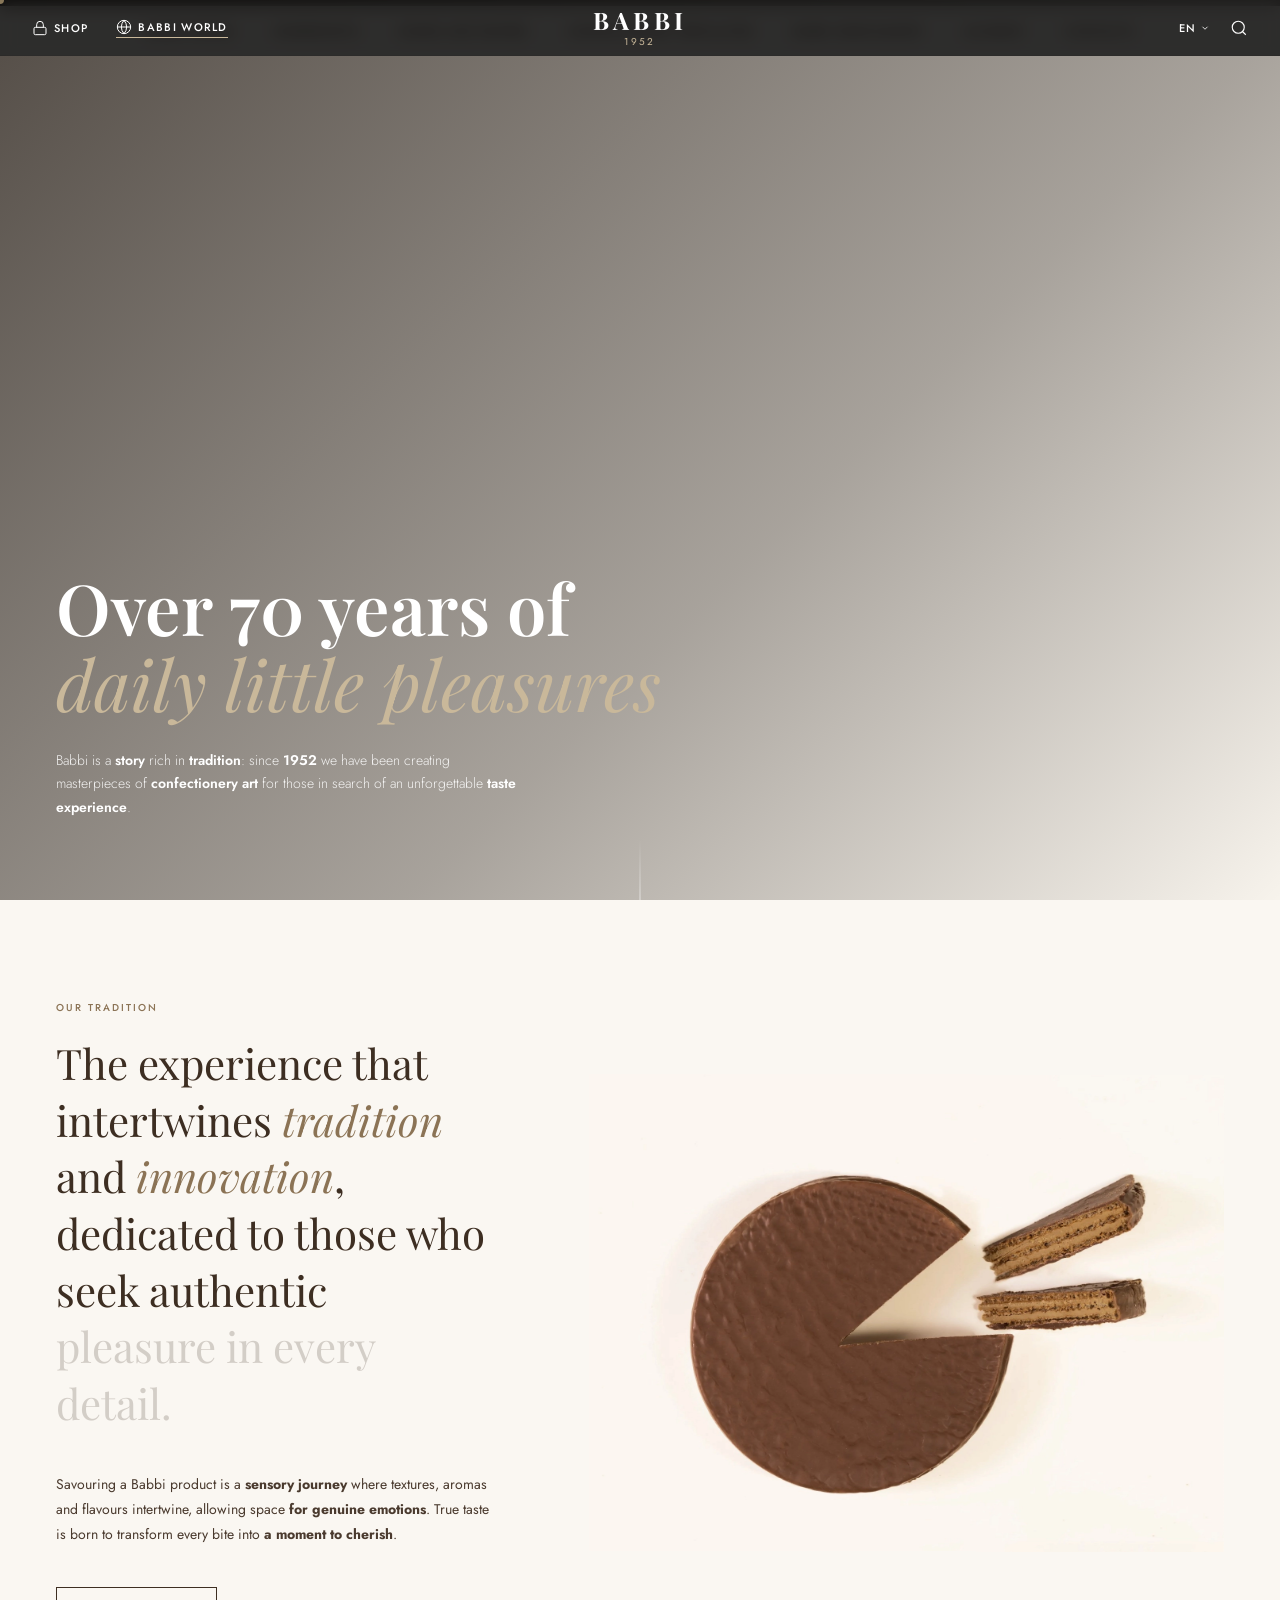
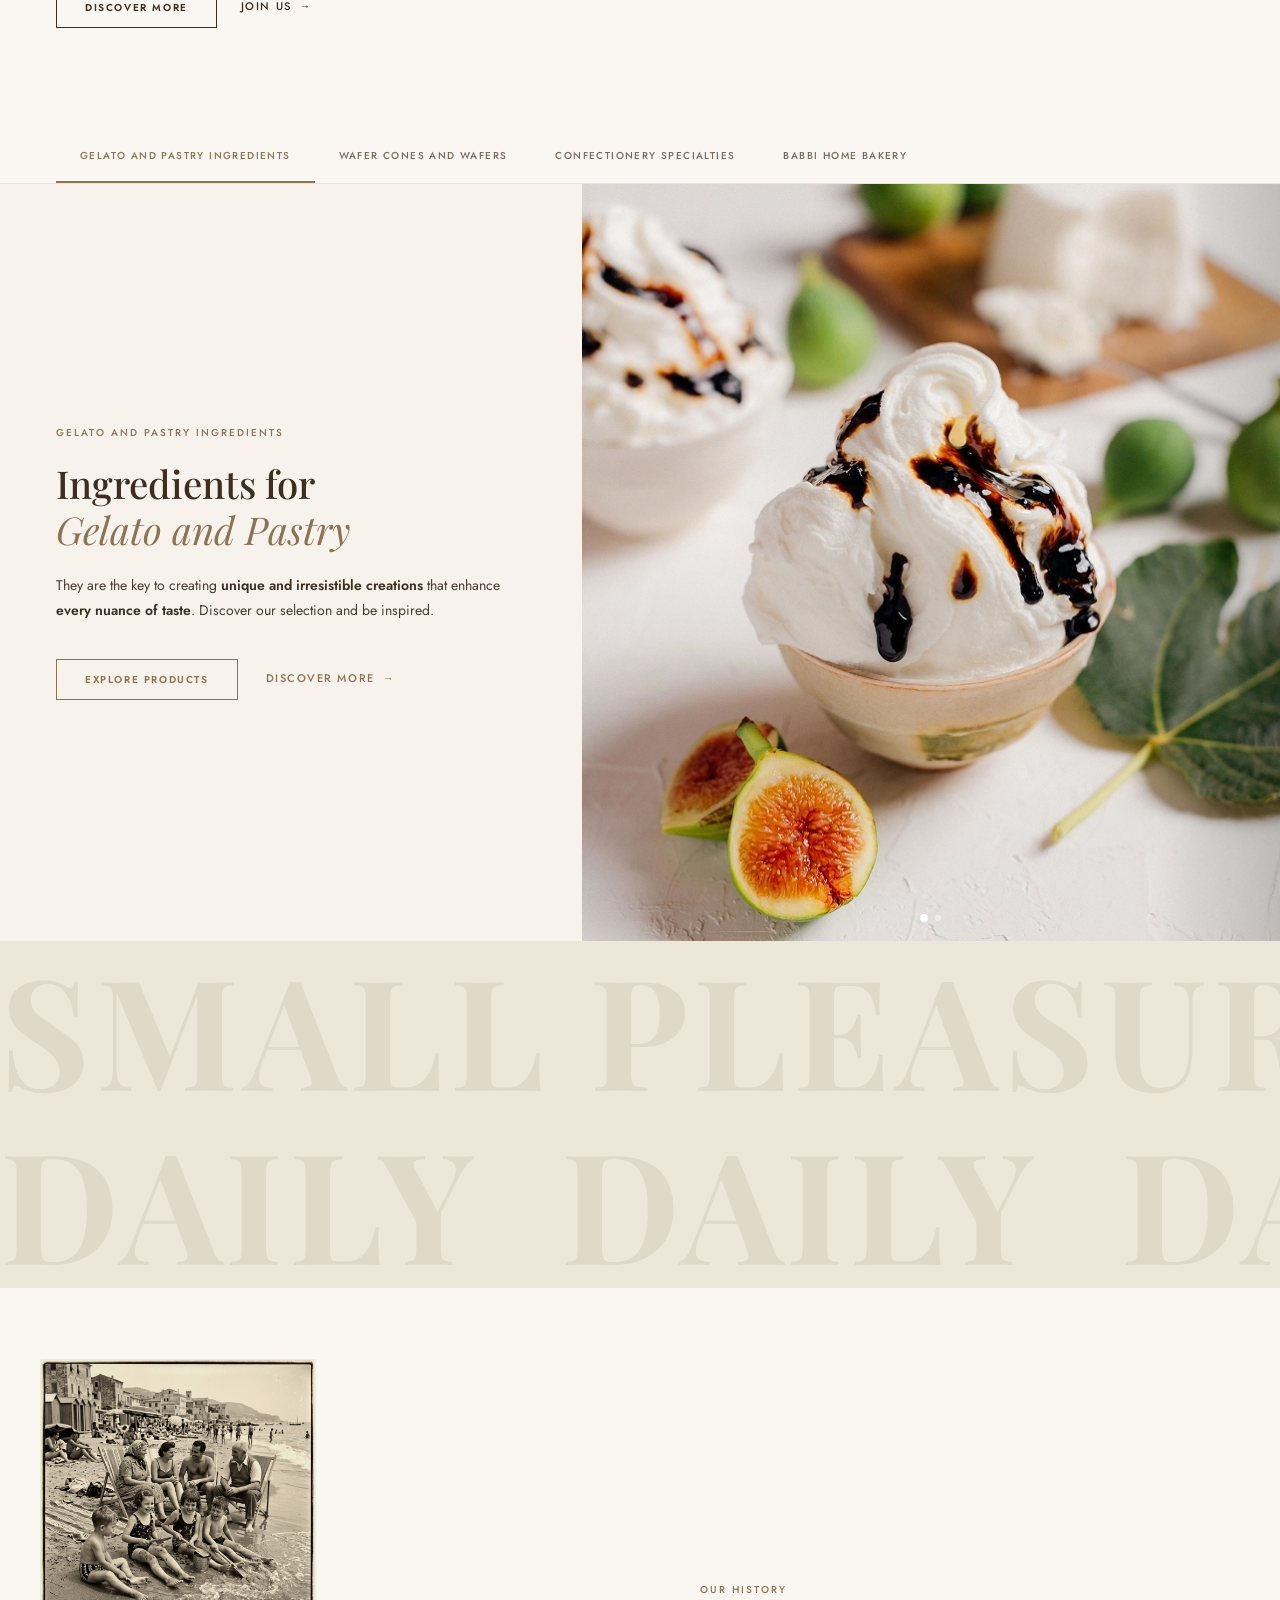
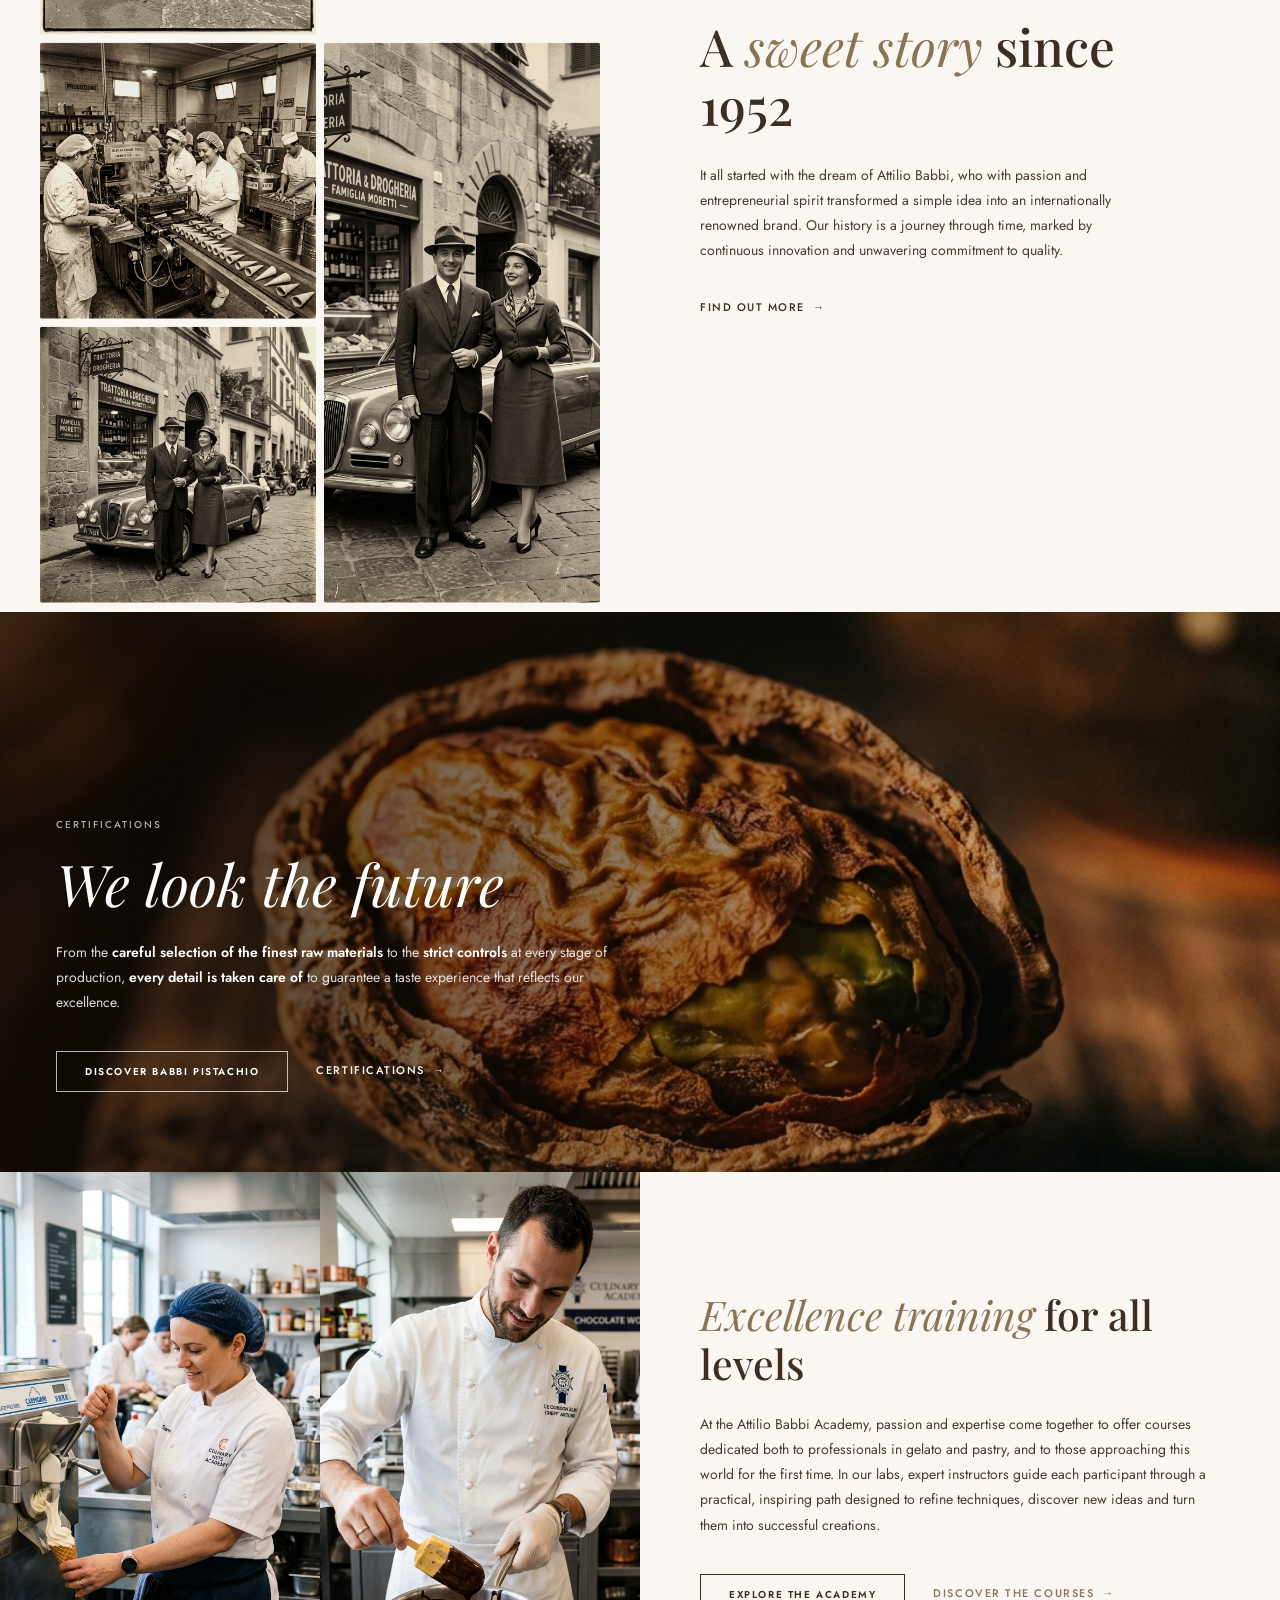
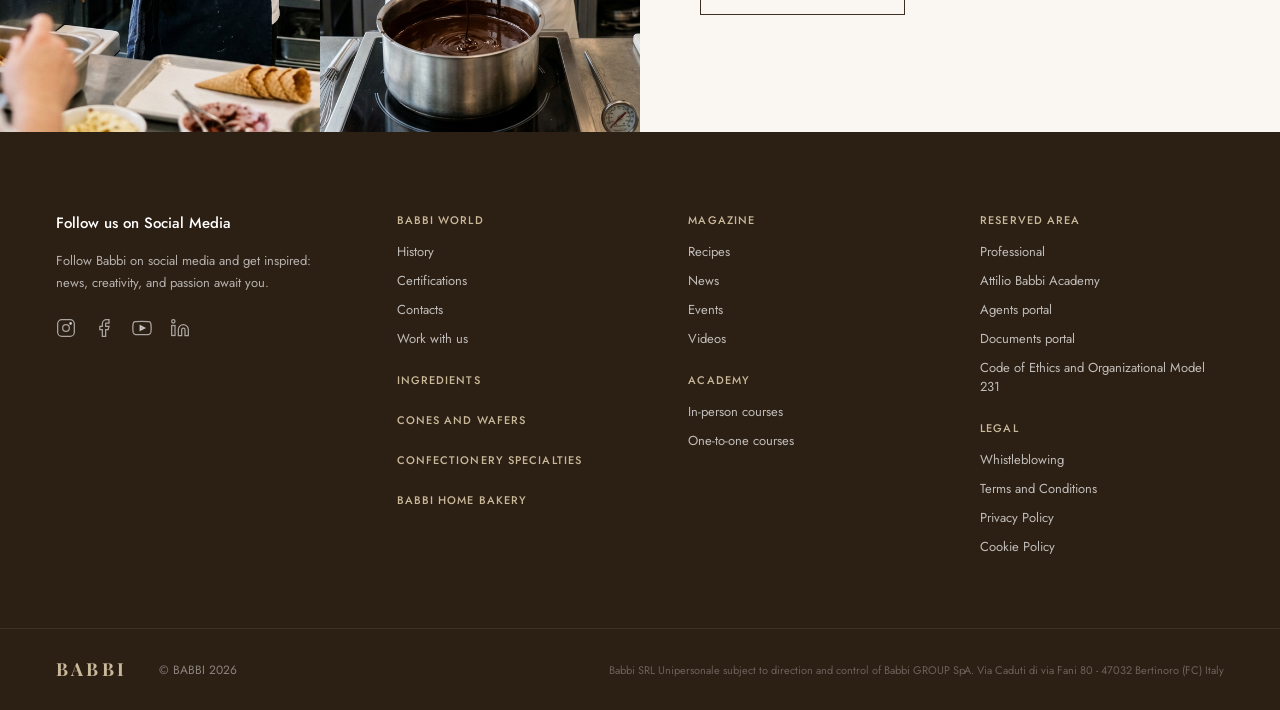
==== index.html @ 4b832be7 "first commit" ====
<!DOCTYPE html>
<html lang="en">
<head>
  <meta charset="UTF-8" />
  <meta name="viewport" content="width=device-width, initial-scale=1.0" />
  <title>BABBI 1952 | Over 70 years of daily little pleasures</title>
  <meta name="description" content="Babbi is a story rich in tradition: since 1952 we have been creating masterpieces of confectionery art for those in search of an unforgettable taste experience." />
  <link rel="preconnect" href="https://fonts.googleapis.com" />
  <link rel="preconnect" href="https://fonts.gstatic.com" crossorigin />
  <link href="https://fonts.googleapis.com/css2?family=Playfair+Display:ital,wght@0,400;0,500;0,600;0,700;1,400;1,500;1,600&family=Cormorant+Garamond:ital,wght@0,300;0,400;0,500;0,600;1,300;1,400;1,500&family=Jost:wght@200;300;400;500;600&display=swap" rel="stylesheet" />
  <link rel="stylesheet" href="styles.css" />
</head>
<body>

  <!-- TOP BAR -->
  <div class="top-bar">
    <div class="top-bar-left">
      <a href="#" class="top-bar-link" id="shop-link">
        <svg width="16" height="16" viewBox="0 0 24 24" fill="none" stroke="currentColor" stroke-width="1.5"><rect x="3" y="11" width="18" height="11" rx="2"/><path d="M7 11V7a5 5 0 0 1 10 0v4"/></svg>
        SHOP
      </a>
      <a href="#" class="top-bar-link top-bar-world" id="babbi-world-link">
        <svg width="16" height="16" viewBox="0 0 24 24" fill="none" stroke="currentColor" stroke-width="1.5"><circle cx="12" cy="12" r="10"/><path d="M2 12h20M12 2a15.3 15.3 0 0 1 4 10 15.3 15.3 0 0 1-4 10 15.3 15.3 0 0 1-4-10 15.3 15.3 0 0 1 4-10z"/></svg>
        BABBI WORLD
      </a>
    </div>
    <div class="top-bar-logo">
      <a href="#" id="logo-link">
        <div class="logo-text">BABBI</div>
        <div class="logo-year">1952</div>
      </a>
    </div>
    <div class="top-bar-right">
      <a href="#" class="top-bar-link lang-link" id="lang-link">EN <svg width="10" height="10" viewBox="0 0 24 24" fill="none" stroke="currentColor" stroke-width="2"><path d="m6 9 6 6 6-6"/></svg></a>
      <button class="search-btn" id="search-btn" aria-label="Search">
        <svg width="18" height="18" viewBox="0 0 24 24" fill="none" stroke="currentColor" stroke-width="1.5"><circle cx="11" cy="11" r="8"/><path d="m21 21-4.35-4.35"/></svg>
      </button>
    </div>
  </div>

  <!-- MAIN NAV -->
  <nav class="main-nav" id="main-nav">
    <ul class="nav-list">
      <li><a href="#" id="nav-world">BABBI WORLD</a></li>
      <li><a href="#ingredients" id="nav-ingredients">INGREDIENTS</a></li>
      <li><a href="#" id="nav-cones">CONES AND WAFERS</a></li>
      <li><a href="#" id="nav-confectionery">CONFECTIONERY SPECIALTIES</a></li>
      <li><a href="#" id="nav-bakery">BABBI HOME BAKERY</a></li>
      <li><a href="#academy" id="nav-academy">ACADEMY</a></li>
      <li><a href="#" id="nav-contacts">CONTACTS</a></li>
    </ul>
  </nav>

  <!-- SEARCH OVERLAY -->
  <div class="search-overlay" id="search-overlay">
    <div class="search-inner">
      <input type="text" placeholder="Search..." class="search-input" id="search-input" />
      <button class="search-close" id="search-close">
        <svg width="24" height="24" viewBox="0 0 24 24" fill="none" stroke="currentColor" stroke-width="1.5"><path d="M18 6 6 18M6 6l12 12"/></svg>
      </button>
    </div>
  </div>

  <!-- HERO SECTION -->
  <section class="hero" id="hero">
    <div class="hero-bg">
      <video
        class="hero-img hero-video"
        src="Babbi_Copertina Sito_16x9-LQ.mp4"
        autoplay
        loop
        muted
        playsinline
        preload="auto"
        aria-label="Babbi confectionery showcase video"
      ></video>
      <div class="hero-overlay"></div>
    </div>
    <div class="hero-content">
      <h1 class="hero-title">
        <span class="hero-title-top">Over 70 years of</span>
        <em class="hero-title-italic">daily little pleasures</em>
      </h1>
      <p class="hero-subtitle">
        Babbi is a <strong>story</strong> rich in <strong>tradition</strong>: since <strong>1952</strong> we have been creating masterpieces of
        <strong>confectionery art</strong> for those in search of an unforgettable <strong>taste experience</strong>.
      </p>
    </div>

    <div class="hero-scroll-indicator">
      <div class="scroll-line"></div>
    </div>
  </section>

  <!-- TRADITION SECTION -->
  <section class="tradition-section" id="tradition">
    <div class="tradition-inner">
      <div class="tradition-text-col">
        <span class="section-label">OUR TRADITION</span>
        <p class="tradition-description" id="scroll-text-anim">
          The experience that intertwines <em>tradition</em> and
          <em>innovation</em>, dedicated to those who seek
          authentic pleasure in every detail.
        </p>
        <p class="tradition-body">
          Savouring a Babbi product is a <strong>sensory journey</strong> where textures, aromas and flavours intertwine, allowing space <strong>for genuine emotions</strong>. True taste is born to transform every bite into <strong>a moment to cherish</strong>.
        </p>
        <div style="display: flex; gap: 24px; align-items: center;">
          <a href="#" class="btn-outline" id="discover-btn">DISCOVER MORE</a>
          <a href="#" class="link-arrow dark" id="join-btn">JOIN US <span>→</span></a>
        </div>
      </div>
      <div class="tradition-images-col">
        <div class="tradition-product-wrap">
          <img src="image.png" alt="Babbi chocolate wafer with cocoa" class="tradition-product-img" />
        </div>
      </div>
    </div>
  </section>

  <!-- INGREDIENTS SECTION -->
  <section class="ingredients-section" id="ingredients">
    <!-- Category tabs -->
    <div class="ingredients-tabs">
      <button class="ing-tab active" data-tab="gelato" id="tab-gelato">GELATO AND PASTRY INGREDIENTS</button>
      <button class="ing-tab" data-tab="wafer" id="tab-wafer">WAFER CONES AND WAFERS</button>
      <button class="ing-tab" data-tab="confectionery" id="tab-confectionery">CONFECTIONERY SPECIALTIES</button>
      <button class="ing-tab" data-tab="bakery" id="tab-bakery">BABBI HOME BAKERY</button>
    </div>

    <!-- Tab content -->
    <div class="ingredients-content">
      <!-- Gelato -->
      <div class="ing-panel active" data-panel="gelato">
        <div class="ing-panel-left">
          <span class="section-label gold">GELATO AND PASTRY INGREDIENTS</span>
          <h2 class="ing-title">Ingredients for<br><em>Gelato and Pastry</em></h2>
          <p class="ing-desc">They are the key to creating <strong>unique and irresistible creations</strong> that enhance <strong>every nuance of taste</strong>. Discover our selection and be inspired.</p>
          <div class="ing-ctas">
            <a href="#" class="btn-outline gold" id="btn-explore-gelato">EXPLORE PRODUCTS</a>
            <a href="#" class="link-arrow" id="link-gelato">DISCOVER MORE <span>→</span></a>
          </div>
        </div>
        <div class="ing-panel-right">
          <div class="ing-slider" id="gelato-slider">
            <div class="ing-slide">
              <img src="img/gelato_slider_1.jpg" alt="Gelato with fig" />
            </div>
            <div class="ing-slide">
              <img src="img/gelato_slider_2.jpg" alt="Caramel pastry with pecans" />
            </div>
          </div>
          <div class="ing-slider-dots">
            <span class="dot active" data-idx="0"></span>
            <span class="dot" data-idx="1"></span>
          </div>
        </div>
      </div>

      <!-- Wafer -->
      <div class="ing-panel" data-panel="wafer">
        <div class="ing-panel-left">
          <span class="section-label gold">WAFER CONES AND WAFERS</span>
          <h2 class="ing-title">Wafer Cones<br><em>&amp; Wafers</em></h2>
          <p class="ing-desc">Crafted with <strong>premium quality</strong> ingredients, our cones and wafers deliver the perfect <strong>crispy complement</strong> to any gelato or dessert creation.</p>
          <div class="ing-ctas">
            <a href="#" class="btn-outline gold" id="btn-explore-wafer">EXPLORE PRODUCTS</a>
            <a href="#" class="link-arrow" id="link-wafer">DISCOVER MORE <span>→</span></a>
          </div>
        </div>
        <div class="ing-panel-right">
          <div class="ing-slider">
            <div class="ing-slide">
              <img src="img/wafer_cone.png" alt="Wafer cones" />
            </div>
            <div class="ing-slide">
              <img src="img/ingredients_1.png" alt="Gelato with cone" />
            </div>
          </div>
        </div>
      </div>

      <!-- Confectionery -->
      <div class="ing-panel" data-panel="confectionery">
        <div class="ing-panel-left">
          <span class="section-label gold">CONFECTIONERY SPECIALTIES</span>
          <h2 class="ing-title">Confectionery<br><em>Specialties</em></h2>
          <p class="ing-desc">A world of <strong>exceptional taste</strong>, where artisan tradition meets <strong>innovative creativity</strong>. Our specialties enchant every palate.</p>
          <div class="ing-ctas">
            <a href="#" class="btn-outline gold" id="btn-explore-conf">EXPLORE PRODUCTS</a>
            <a href="#" class="link-arrow" id="link-conf">DISCOVER MORE <span>→</span></a>
          </div>
        </div>
        <div class="ing-panel-right">
          <div class="ing-slider">
            <div class="ing-slide">
              <img src="img/confectionery.png" alt="Confectionery specialties" />
            </div>
            <div class="ing-slide">
              <img src="img/tradition_2.png" alt="Caramel pastry" />
            </div>
          </div>
        </div>
      </div>

      <!-- Bakery -->
      <div class="ing-panel" data-panel="bakery">
        <div class="ing-panel-left">
          <span class="section-label gold">BABBI HOME BAKERY</span>
          <h2 class="ing-title">Home Bakery<br><em>Delights</em></h2>
          <p class="ing-desc">Bring the <strong>Babbi tradition</strong> into your home. Our home bakery collection offers <strong>premium ingredients</strong> to recreate artisan pastries at home.</p>
          <div class="ing-ctas">
            <a href="#" class="btn-outline gold" id="btn-explore-bakery">EXPLORE PRODUCTS</a>
            <a href="#" class="link-arrow" id="link-bakery">DISCOVER MORE <span>→</span></a>
          </div>
        </div>
        <div class="ing-panel-right">
          <div class="ing-slider">
            <div class="ing-slide">
              <img src="img/homebakery.png" alt="Home bakery products" />
            </div>
            <div class="ing-slide">
              <img src="img/tradition_1.png" alt="Artisan gelato" />
            </div>
          </div>
        </div>
      </div>
    </div>
  </section>

  <!-- TICKER SECTION -->
  <section class="ticker-section" id="ticker">
    <div class="ticker-row ticker-row-1">
      <div class="ticker-inner">
        <span>SMALL PLEASURES</span>
        <span>SMALL PLEASURES</span>
        <span>SMALL PLEASURES</span>
        <span>SMALL PLEASURES</span>
        <span>SMALL PLEASURES</span>
        <span>SMALL PLEASURES</span>
      </div>
    </div>
    <div class="ticker-row ticker-row-2">
      <div class="ticker-inner ticker-reverse">
        <span>DAILY</span>
        <span>DAILY</span>
        <span>DAILY</span>
        <span>DAILY</span>
        <span>DAILY</span>
        <span>DAILY</span>
      </div>
    </div>
  </section>

  <!-- HISTORY SECTION -->
  <section class="history-section" id="history">
    <div class="history-photos-col">
      <div class="history-photos-inner" id="history-photos-inner">
        <div class="history-photo-wrap history-photo-top">
          <img src="img/history_3.png" alt="Babbi family history 1950s" />
        </div>
        <div class="history-photo-wrap history-photo-mid">
          <img src="img/history_1.png" alt="Babbi factory 1952" />
        </div>
        <div class="history-photo-wrap history-photo-bottom">
          <img src="img/history_2.png" alt="Babbi founders" />
        </div>
        <div class="history-photo-wrap history-photo-right-top">
          <img src="img/history_2.png" alt="Babbi 1952 car" />
        </div>
      </div>
    </div>
    <div class="history-text-col">
      <span class="section-label">OUR HISTORY</span>
      <h2 class="history-title">A <em>sweet story</em> since<br>1952</h2>
      <p class="history-desc">
        It all started with the dream of Attilio Babbi, who with passion and entrepreneurial spirit transformed a simple idea into an internationally renowned brand. Our history is a journey through time, marked by continuous innovation and unwavering commitment to quality.
      </p>
      <a href="#" class="link-arrow dark" id="find-out-more-btn">FIND OUT MORE <span>→</span></a>
    </div>
  </section>

  <!-- CERTIFICATIONS / PISTACHIO SECTION -->
  <section class="pistachio-section" id="pistachio">
    <div class="pistachio-bg">
      <img src="img/pistachio_bg.png" alt="Babbi pistachio" />
      <div class="pistachio-overlay"></div>
    </div>
    <div class="pistachio-content">
      <span class="section-label light">CERTIFICATIONS</span>
      <h2 class="pistachio-title"><em>We look the future</em></h2>
      <p class="pistachio-desc">
        From the <strong>careful selection of the finest raw materials</strong> to the <strong>strict controls</strong> at every stage of production, <strong>every detail is taken care of</strong> to guarantee a taste experience that reflects our excellence.
      </p>
      <div class="pistachio-ctas">
        <a href="#" class="btn-outline light" id="btn-pistachio">DISCOVER BABBI PISTACHIO</a>
        <a href="#" class="link-arrow light" id="link-certifications">CERTIFICATIONS <span>→</span></a>
      </div>
    </div>
  </section>

  <!-- ACADEMY SECTION -->
  <section class="academy-section" id="academy">
    <div class="academy-images">
      <div class="academy-img-wrap">
        <img src="img/academy_1.png" alt="Attilio Babbi Academy training" />
      </div>
      <div class="academy-img-wrap">
        <img src="img/academy_2.png" alt="Gelato popsicle preparation" />
      </div>
    </div>
    <div class="academy-text">
      <h2 class="academy-title"><em>Excellence training</em> for all levels</h2>
      <p class="academy-desc">
        At the Attilio Babbi Academy, passion and expertise come together to offer courses dedicated both to professionals in gelato and pastry, and to those approaching this world for the first time. In our labs, expert instructors guide each participant through a practical, inspiring path designed to refine techniques, discover new ideas and turn them into successful creations.
      </p>
      <div class="academy-ctas">
        <a href="#" class="btn-outline" id="btn-academy">EXPLORE THE ACADEMY</a>
        <a href="#" class="link-arrow" id="link-courses">DISCOVER THE COURSES <span>→</span></a>
      </div>
    </div>
  </section>

  <!-- FOOTER -->
  <footer class="footer" id="footer">
    <div class="footer-inner">
      <div class="footer-col footer-social-col">
        <h3 class="footer-heading">Follow us on Social Media</h3>
        <p class="footer-social-desc">Follow Babbi on social media and get inspired: news, creativity, and passion await you.</p>
        <div class="footer-social-icons">
          <a href="#" aria-label="Instagram" id="footer-instagram">
            <svg width="20" height="20" viewBox="0 0 24 24" fill="none" stroke="currentColor" stroke-width="1.5"><rect x="2" y="2" width="20" height="20" rx="5"/><circle cx="12" cy="12" r="4"/><circle cx="17.5" cy="6.5" r="1" fill="currentColor"/></svg>
          </a>
          <a href="#" aria-label="Facebook" id="footer-facebook">
            <svg width="20" height="20" viewBox="0 0 24 24" fill="none" stroke="currentColor" stroke-width="1.5"><path d="M18 2h-3a5 5 0 0 0-5 5v3H7v4h3v8h4v-8h3l1-4h-4V7a1 1 0 0 1 1-1h3z"/></svg>
          </a>
          <a href="#" aria-label="YouTube" id="footer-youtube">
            <svg width="20" height="20" viewBox="0 0 24 24" fill="none" stroke="currentColor" stroke-width="1.5"><path d="M22.54 6.42a2.78 2.78 0 0 0-1.95-1.96C18.88 4 12 4 12 4s-6.88 0-8.59.46A2.78 2.78 0 0 0 1.46 6.42 29 29 0 0 0 1 12a29 29 0 0 0 .46 5.58 2.78 2.78 0 0 0 1.95 1.96C5.12 20 12 20 12 20s6.88 0 8.59-.46a2.78 2.78 0 0 0 1.95-1.96A29 29 0 0 0 23 12a29 29 0 0 0-.46-5.58z"/><polygon points="9.75 15.02 15.5 12 9.75 8.98 9.75 15.02" fill="currentColor"/></svg>
          </a>
          <a href="#" aria-label="LinkedIn" id="footer-linkedin">
            <svg width="20" height="20" viewBox="0 0 24 24" fill="none" stroke="currentColor" stroke-width="1.5"><path d="M16 8a6 6 0 0 1 6 6v7h-4v-7a2 2 0 0 0-2-2 2 2 0 0 0-2 2v7h-4v-7a6 6 0 0 1 6-6z"/><rect x="2" y="9" width="4" height="12"/><circle cx="4" cy="4" r="2"/></svg>
          </a>
        </div>
      </div>

      <div class="footer-col">
        <h4 class="footer-col-heading">Babbi World</h4>
        <ul>
          <li><a href="#" id="footer-history">History</a></li>
          <li><a href="#" id="footer-certifications">Certifications</a></li>
          <li><a href="#" id="footer-contacts">Contacts</a></li>
          <li><a href="#" id="footer-work">Work with us</a></li>
        </ul>
        <h4 class="footer-col-heading mt">Ingredients</h4>
        <h4 class="footer-col-heading mt">Cones and Wafers</h4>
        <h4 class="footer-col-heading mt">Confectionery Specialties</h4>
        <h4 class="footer-col-heading mt">Babbi Home Bakery</h4>
      </div>

      <div class="footer-col">
        <h4 class="footer-col-heading">Magazine</h4>
        <ul>
          <li><a href="#" id="footer-recipes">Recipes</a></li>
          <li><a href="#" id="footer-news">News</a></li>
          <li><a href="#" id="footer-events">Events</a></li>
          <li><a href="#" id="footer-videos">Videos</a></li>
        </ul>
        <h4 class="footer-col-heading mt">Academy</h4>
        <ul>
          <li><a href="#" id="footer-inperson">In-person courses</a></li>
          <li><a href="#" id="footer-onetone">One-to-one courses</a></li>
        </ul>
      </div>

      <div class="footer-col">
        <h4 class="footer-col-heading">Reserved Area</h4>
        <ul>
          <li><a href="#" id="footer-professional">Professional</a></li>
          <li><a href="#" id="footer-academy-link">Attilio Babbi Academy</a></li>
          <li><a href="#" id="footer-agents">Agents portal</a></li>
          <li><a href="#" id="footer-docs">Documents portal</a></li>
          <li><a href="#" id="footer-ethics">Code of Ethics and Organizational Model 231</a></li>
        </ul>
        <h4 class="footer-col-heading mt">Legal</h4>
        <ul>
          <li><a href="#" id="footer-whistle">Whistleblowing</a></li>
          <li><a href="#" id="footer-terms">Terms and Conditions</a></li>
          <li><a href="#" id="footer-privacy">Privacy Policy</a></li>
          <li><a href="#" id="footer-cookie">Cookie Policy</a></li>
        </ul>
      </div>
    </div>

    <div class="footer-bottom">
      <div class="footer-bottom-logo">
        <span class="footer-logo-text">BABBI</span>
      </div>
      <span class="footer-copy">© BABBI 2026</span>
      <p class="footer-legal-text">Babbi SRL Unipersonale subject to direction and control of Babbi GROUP SpA. Via Caduti di via Fani 80 - 47032 Bertinoro (FC) Italy</p>
    </div>
  </footer>

  <script src="script.js"></script>
</body>
</html>
---- styles.css ----
/* =============================================
   BABBI 1952 — WEBSITE CLONE
   Complete CSS
   ============================================= */

/* ---- RESET & BASE ---- */
*, *::before, *::after {
  margin: 0;
  padding: 0;
  box-sizing: border-box;
}

:root {
  --cream: #F7F3EC;
  --cream-light: #FAF7F2;
  --cream-dark: #EDE7DA;
  --gold: #8B7355;
  --gold-light: #B09A72;
  --gold-pale: #C9B89A;
  --brown-dark: #2C1F14;
  --brown-mid: #4A3728;
  --brown-text: #3D2E22;
  --text-body: #4A3A2E;
  --text-light: #7A6A5E;
  --white: #FFFFFF;
  --nav-h: 50px;
  --topbar-h: 56px;
  --total-header: 106px;
}

html {
  scroll-behavior: smooth;
  font-size: 16px;
}

body {
  font-family: 'Jost', sans-serif;
  background: var(--cream);
  color: var(--brown-text);
  overflow-x: hidden;
  -webkit-font-smoothing: antialiased;
}

img {
  display: block;
  width: 100%;
  height: 100%;
  object-fit: cover;
}

a {
  text-decoration: none;
  color: inherit;
}

ul {
  list-style: none;
}

button {
  cursor: pointer;
  border: none;
  background: none;
}

/* ---- SCROLLBAR ---- */
::-webkit-scrollbar { width: 5px; }
::-webkit-scrollbar-track { background: var(--cream); }
::-webkit-scrollbar-thumb { background: var(--gold-pale); border-radius: 3px; }

/* =============================================
   TOP BAR
   ============================================= */
.top-bar {
  position: fixed;
  top: 0;
  left: 0;
  right: 0;
  z-index: 1000;
  height: var(--topbar-h);
  display: flex;
  align-items: center;
  justify-content: space-between;
  padding: 0 32px;
  background: rgba(0,0,0,0.82);
  backdrop-filter: blur(8px);
  transition: background 0.4s ease;
}

.top-bar.scrolled {
  background: var(--cream-light);
}

.top-bar.scrolled .top-bar-link,
.top-bar.scrolled .logo-text,
.top-bar.scrolled .logo-year,
.top-bar.scrolled .search-btn {
  color: var(--brown-dark);
}

.top-bar-left {
  display: flex;
  align-items: center;
  gap: 28px;
}

.top-bar-link {
  display: flex;
  align-items: center;
  gap: 6px;
  color: var(--white);
  font-family: 'Jost', sans-serif;
  font-size: 11px;
  font-weight: 500;
  letter-spacing: 0.12em;
  transition: color 0.3s ease, opacity 0.3s ease;
}

.top-bar-link:hover {
  color: var(--gold-pale);
  opacity: 0.85;
}

.top-bar-world {
  padding-bottom: 2px;
  border-bottom: 1px solid var(--gold-pale);
}

.top-bar-logo {
  position: absolute;
  left: 50%;
  transform: translateX(-50%);
  text-align: center;
}

.logo-text {
  font-family: 'Playfair Display', serif;
  font-size: 24px;
  font-weight: 700;
  letter-spacing: 0.18em;
  color: var(--white);
  line-height: 1;
  transition: color 0.4s ease;
}

.logo-year {
  font-family: 'Jost', sans-serif;
  font-size: 10px;
  letter-spacing: 0.2em;
  color: var(--gold-pale);
  text-align: center;
  margin-top: 2px;
  transition: color 0.4s ease;
}

.top-bar.scrolled .logo-text {
  color: var(--brown-dark);
}

.top-bar-right {
  display: flex;
  align-items: center;
  gap: 20px;
}

.lang-link {
  color: var(--white);
  font-size: 11px;
  font-weight: 500;
  letter-spacing: 0.1em;
  display: flex;
  align-items: center;
  gap: 4px;
  transition: color 0.3s;
}

.search-btn {
  color: var(--white);
  display: flex;
  align-items: center;
  justify-content: center;
  transition: color 0.3s, transform 0.3s;
}

.search-btn:hover { transform: scale(1.1); }

/* =============================================
   MAIN NAV
   ============================================= */
.main-nav {
  position: fixed;
  top: var(--topbar-h);
  left: 0;
  right: 0;
  z-index: 999;
  height: var(--nav-h);
  background: var(--cream-light);
  border-bottom: 1px solid rgba(139,115,85,0.15);
  display: flex;
  align-items: center;
  justify-content: center;
  transition: transform 0.4s ease, box-shadow 0.4s ease;
}

.main-nav.hidden {
  transform: translateY(-100%);
}

.nav-list {
  display: flex;
  align-items: center;
  gap: 0;
}

.nav-list li a {
  display: block;
  padding: 0 20px;
  height: var(--nav-h);
  line-height: var(--nav-h);
  font-family: 'Jost', sans-serif;
  font-size: 11px;
  font-weight: 500;
  letter-spacing: 0.1em;
  color: var(--brown-text);
  transition: color 0.3s ease;
  white-space: nowrap;
  position: relative;
}

.nav-list li a::after {
  content: '';
  position: absolute;
  bottom: 0;
  left: 20px;
  right: 20px;
  height: 1px;
  background: var(--gold);
  transform: scaleX(0);
  transform-origin: left;
  transition: transform 0.3s ease;
}

.nav-list li a:hover {
  color: var(--gold);
}

.nav-list li a:hover::after {
  transform: scaleX(1);
}

/* =============================================
   SEARCH OVERLAY
   ============================================= */
.search-overlay {
  position: fixed;
  inset: 0;
  z-index: 2000;
  background: rgba(44, 31, 20, 0.95);
  backdrop-filter: blur(12px);
  display: flex;
  align-items: center;
  justify-content: center;
  opacity: 0;
  pointer-events: none;
  transition: opacity 0.35s ease;
}

.search-overlay.open {
  opacity: 1;
  pointer-events: all;
}

.search-inner {
  width: min(600px, 90vw);
  position: relative;
}

.search-input {
  width: 100%;
  background: none;
  border: none;
  border-bottom: 1px solid rgba(255,255,255,0.35);
  color: var(--white);
  font-family: 'Playfair Display', serif;
  font-size: 28px;
  padding: 12px 0;
  outline: none;
  letter-spacing: 0.02em;
}

.search-input::placeholder { color: rgba(255,255,255,0.35); }

.search-close {
  position: absolute;
  top: 50%;
  right: 0;
  transform: translateY(-50%);
  color: var(--white);
  padding: 8px;
  transition: transform 0.3s;
}

.search-close:hover { transform: translateY(-50%) rotate(90deg); }

/* =============================================
   HERO SECTION
   ============================================= */
.hero {
  position: relative;
  height: 100vh;
  min-height: 600px;
  display: flex;
  align-items: flex-end;
  padding-bottom: 80px;
  overflow: hidden;
}

.hero-bg {
  position: absolute;
  inset: 0;
  z-index: 0;
}

.hero-img {
  width: 100%;
  height: 100%;
  object-fit: cover;
}

/* Video-specific overrides */
.hero-video {
  position: absolute;
  inset: 0;
  width: 100%;
  height: 100%;
  object-fit: cover;
  object-position: center center;
  display: block;
}

.hero-overlay {
  position: absolute;
  inset: 0;
  background: linear-gradient(
    135deg,
    rgba(20, 12, 6, 0.72) 0%,
    rgba(20, 12, 6, 0.35) 60%,
    transparent 100%
  );
}

.hero-content {
  position: relative;
  z-index: 2;
  max-width: 740px;
  padding-left: 56px;
}

.hero-title {
  font-family: 'Playfair Display', serif;
  font-weight: 500;
  line-height: 1.08;
  color: var(--white);
  margin-bottom: 28px;
}

.hero-title-top {
  display: block;
  font-size: clamp(38px, 5.5vw, 72px);
  font-weight: 600;
}

.hero-title-italic {
  display: block;
  font-size: clamp(38px, 5.5vw, 72px);
  font-style: italic;
  color: var(--gold-pale);
  font-weight: 400;
}

.hero-subtitle {
  font-family: 'Jost', sans-serif;
  font-size: 14px;
  font-weight: 300;
  line-height: 1.7;
  color: rgba(255,255,255,0.88);
  max-width: 460px;
}

.hero-subtitle strong {
  font-weight: 600;
  color: var(--white);
}


/* Hero Scroll Indicator */
.hero-scroll-indicator {
  position: absolute;
  bottom: 0;
  left: 50%;
  transform: translateX(-50%);
  z-index: 3;
}

.scroll-line {
  width: 1px;
  height: 60px;
  background: linear-gradient(to bottom, transparent, rgba(255,255,255,0.6));
  margin: 0 auto;
  animation: scrollPulse 2s ease-in-out infinite;
}

@keyframes scrollPulse {
  0%, 100% { opacity: 0.4; transform: scaleY(0.7); }
  50% { opacity: 1; transform: scaleY(1); }
}

/* =============================================
   TRADITION SECTION
   ============================================= */
.tradition-section {
  background: var(--cream-light);
  padding: 100px 56px;
}

.tradition-inner {
  max-width: 1280px;
  margin: 0 auto;
  display: grid;
  grid-template-columns: 1fr 1.4fr;
  gap: 80px;
  align-items: center;
}

.tradition-text-col {
  padding-right: 20px;
}

.section-label {
  display: block;
  font-family: 'Jost', sans-serif;
  font-size: 10px;
  font-weight: 500;
  letter-spacing: 0.2em;
  color: var(--gold);
  text-transform: uppercase;
  margin-bottom: 20px;
}

.section-label.gold { color: var(--gold); }
.section-label.light { color: rgba(255,255,255,0.65); }

.tradition-description {
  font-family: 'Playfair Display', serif;
  font-size: clamp(28px, 3.5vw, 42px);
  font-weight: 400;
  line-height: 1.35;
  color: var(--brown-text);
  margin-bottom: 40px;
}

.tradition-description em {
  font-style: italic;
  color: var(--gold);
}

.tradition-body {
  font-family: 'Jost', sans-serif;
  font-size: 14px;
  line-height: 1.8;
  color: var(--text-body);
  margin-bottom: 40px;
}

/* ---- BUTTONS ---- */
.btn-outline {
  display: inline-block;
  padding: 12px 28px;
  border: 1px solid var(--brown-text);
  color: var(--brown-text);
  font-family: 'Jost', sans-serif;
  font-size: 10px;
  font-weight: 600;
  letter-spacing: 0.16em;
  text-transform: uppercase;
  transition: background 0.3s ease, color 0.3s ease, border-color 0.3s ease, transform 0.2s ease;
}

.btn-outline:hover {
  background: var(--brown-text);
  color: var(--white);
  transform: translateY(-2px);
}

.btn-outline.gold {
  border-color: var(--gold);
  color: var(--gold);
}

.btn-outline.gold:hover {
  background: var(--gold);
  color: var(--white);
}

.btn-outline.light {
  border-color: rgba(255,255,255,0.7);
  color: var(--white);
}

.btn-outline.light:hover {
  background: rgba(255,255,255,0.15);
  border-color: var(--white);
}

.link-arrow {
  display: inline-flex;
  align-items: center;
  gap: 8px;
  font-family: 'Jost', sans-serif;
  font-size: 11px;
  font-weight: 500;
  letter-spacing: 0.14em;
  color: var(--gold);
  text-transform: uppercase;
  transition: gap 0.3s ease, opacity 0.3s ease;
  border-bottom: 1px solid transparent;
  padding-bottom: 2px;
}

.link-arrow:hover {
  gap: 14px;
  border-bottom-color: var(--gold);
}

.link-arrow.dark { color: var(--brown-text); }
.link-arrow.dark:hover { border-bottom-color: var(--brown-text); }
.link-arrow.light { color: var(--white); }
.link-arrow.light:hover { border-bottom-color: rgba(255,255,255,0.5); }

/* Tradition Product Image */
.tradition-product-wrap {
  position: relative;
  width: 100%;
  height: 100%;
  min-height: 520px;
  display: flex;
  align-items: center;
  justify-content: center;
}

.tradition-product-img {
  width: 100%;
  height: 100%;
  object-fit: contain;
  object-position: center center;
  max-height: 600px;
  transition: transform 1.2s cubic-bezier(0.25, 0.46, 0.45, 0.94);
  will-change: transform;
}

.tradition-product-wrap:hover .tradition-product-img {
  transform: scale(1.03) translateY(-6px);
}

/* =============================================
   INGREDIENTS SECTION
   ============================================= */
.ingredients-section {
  background: var(--cream);
  padding-top: 0;
}

.ingredients-tabs {
  display: flex;
  border-bottom: 1px solid rgba(139,115,85,0.15);
  background: var(--cream-light);
  padding: 0 56px;
  gap: 0;
  overflow-x: auto;
}

.ing-tab {
  flex-shrink: 0;
  padding: 20px 24px;
  font-family: 'Jost', sans-serif;
  font-size: 10px;
  font-weight: 500;
  letter-spacing: 0.14em;
  color: var(--text-light);
  text-transform: uppercase;
  position: relative;
  transition: color 0.3s ease;
}

.ing-tab::after {
  content: '';
  position: absolute;
  bottom: 0;
  left: 0;
  right: 0;
  height: 2px;
  background: var(--gold);
  transform: scaleX(0);
  transition: transform 0.3s ease;
}

.ing-tab.active {
  color: var(--gold);
}

.ing-tab.active::after {
  transform: scaleX(1);
}

.ing-tab:hover { color: var(--gold); }

/* Tab panels */
.ingredients-content {
  position: relative;
}

.ing-panel {
  display: none;
  grid-template-columns: 1fr 1.2fr;
  gap: 0;
  min-height: 520px;
  opacity: 0;
  transition: opacity 0.5s ease;
}

.ing-panel.active {
  display: grid;
  opacity: 1;
}

.ing-panel-left {
  padding: 80px 56px;
  display: flex;
  flex-direction: column;
  justify-content: center;
}

.ing-title {
  font-family: 'Playfair Display', serif;
  font-size: clamp(28px, 3vw, 44px);
  font-weight: 500;
  line-height: 1.2;
  color: var(--brown-text);
  margin-bottom: 20px;
}

.ing-title em {
  display: block;
  font-style: italic;
  color: var(--gold);
  font-weight: 400;
}

.ing-desc {
  font-family: 'Jost', sans-serif;
  font-size: 14px;
  line-height: 1.8;
  color: var(--text-body);
  margin-bottom: 36px;
}

.ing-desc strong { font-weight: 600; color: var(--brown-text); }

.ing-ctas {
  display: flex;
  align-items: center;
  gap: 28px;
  flex-wrap: wrap;
}

/* Slider */
.ing-panel-right {
  position: relative;
  overflow: hidden;
}

.ing-slider {
  display: flex;
  height: 100%;
  transition: transform 0.6s cubic-bezier(0.77, 0, 0.175, 1);
}

.ing-slide {
  flex: 0 0 100%;
  height: 100%;
  min-height: 520px;
  overflow: hidden;
}

.ing-slide img {
  width: 100%;
  height: 100%;
  object-fit: cover;
  transition: transform 0.8s ease;
}

.ing-slide:hover img { transform: scale(1.04); }

.ing-slider-dots {
  position: absolute;
  bottom: 20px;
  left: 50%;
  transform: translateX(-50%);
  display: flex;
  gap: 8px;
  z-index: 2;
}

.dot {
  width: 6px;
  height: 6px;
  border-radius: 50%;
  background: rgba(255,255,255,0.45);
  cursor: pointer;
  transition: background 0.3s, transform 0.3s;
}

.dot.active {
  background: var(--white);
  transform: scale(1.3);
}

/* =============================================
   TICKER SECTION
   ============================================= */
.ticker-section {
  background: var(--cream-dark);
  padding: 0;
  overflow: hidden;
  user-select: none;
}

.ticker-row {
  overflow: hidden;
  padding: 10px 0;
}

.ticker-inner {
  display: flex;
  gap: 0;
  animation: tickerScroll 20s linear infinite;
  white-space: nowrap;
}

.ticker-reverse {
  animation: tickerScrollReverse 22s linear infinite;
}

.ticker-inner span {
  font-family: 'Playfair Display', serif;
  font-size: clamp(80px, 12vw, 160px);
  font-weight: 700;
  color: rgba(139, 115, 85, 0.13);
  letter-spacing: 0.04em;
  padding-right: 80px;
  line-height: 1;
  text-transform: uppercase;
}

@keyframes tickerScroll {
  from { transform: translateX(0); }
  to { transform: translateX(-50%); }
}

@keyframes tickerScrollReverse {
  from { transform: translateX(-50%); }
  to { transform: translateX(0); }
}

/* =============================================
   HISTORY SECTION
   ============================================= */
.history-section {
  background: var(--cream-light);
  display: grid;
  grid-template-columns: 1fr 1fr;
  min-height: 700px;
  overflow: hidden;
}

.history-photos-col {
  position: relative;
  overflow: hidden;
}

.history-photos-inner {
  position: relative;
  height: 100%;
  min-height: 700px;
  display: grid;
  grid-template-columns: 1fr 1fr;
  grid-template-rows: 1fr 1fr 1fr;
  gap: 8px;
  padding: 40px;
  transition: transform 0.1s ease-out;
}

.history-photo-wrap {
  overflow: hidden;
  border-radius: 2px;
  position: relative;
}

.history-photo-wrap img {
  width: 100%;
  height: 100%;
  object-fit: cover;
  filter: sepia(30%) brightness(0.92);
  transition: filter 0.4s ease, transform 0.5s ease;
}

.history-photo-wrap:hover img {
  filter: sepia(10%) brightness(1);
  transform: scale(1.04);
}

.history-photo-top {
  grid-column: 1;
  grid-row: 1;
}

.history-photo-mid {
  grid-column: 1;
  grid-row: 2;
}

.history-photo-bottom {
  grid-column: 1;
  grid-row: 3;
}

.history-photo-right-top {
  grid-column: 2;
  grid-row: 2 / 4;
}

.history-text-col {
  padding: 80px 60px;
  display: flex;
  flex-direction: column;
  justify-content: center;
}

.history-title {
  font-family: 'Playfair Display', serif;
  font-size: clamp(32px, 4vw, 56px);
  font-weight: 500;
  line-height: 1.15;
  color: var(--brown-text);
  margin-bottom: 28px;
}

.history-title em {
  font-style: italic;
  color: var(--gold);
  font-weight: 400;
}

.history-desc {
  font-family: 'Jost', sans-serif;
  font-size: 14px;
  line-height: 1.8;
  color: var(--text-body);
  margin-bottom: 36px;
  max-width: 440px;
}

/* =============================================
   PISTACHIO / CERTIFICATIONS SECTION
   ============================================= */
.pistachio-section {
  position: relative;
  min-height: 560px;
  display: flex;
  align-items: flex-end;
  padding: 80px 56px;
  overflow: hidden;
}

.pistachio-bg {
  position: absolute;
  inset: 0;
  z-index: 0;
}

.pistachio-bg img {
  width: 100%;
  height: 100%;
  object-fit: cover;
  transform-origin: center right;
  animation: pistachioZoom 20s ease-in-out infinite alternate;
}

@keyframes pistachioZoom {
  from { transform: scale(1.05); }
  to { transform: scale(1); }
}

.pistachio-overlay {
  position: absolute;
  inset: 0;
  background: linear-gradient(
    to right,
    rgba(20, 10, 4, 0.78) 0%,
    rgba(20, 10, 4, 0.4) 60%,
    transparent 100%
  );
}

.pistachio-content {
  position: relative;
  z-index: 2;
  max-width: 560px;
}

.pistachio-title {
  font-family: 'Playfair Display', serif;
  font-size: clamp(32px, 4.5vw, 60px);
  font-weight: 400;
  font-style: italic;
  color: var(--white);
  line-height: 1.1;
  margin-bottom: 24px;
}

.pistachio-desc {
  font-family: 'Jost', sans-serif;
  font-size: 14px;
  line-height: 1.8;
  color: rgba(255,255,255,0.85);
  margin-bottom: 36px;
}

.pistachio-desc strong {
  color: var(--white);
  font-weight: 600;
}

.pistachio-ctas {
  display: flex;
  align-items: center;
  gap: 28px;
  flex-wrap: wrap;
}

/* =============================================
   ACADEMY SECTION
   ============================================= */
.academy-section {
  background: var(--cream-light);
  display: grid;
  grid-template-columns: 1fr 1fr;
  min-height: 560px;
}

.academy-images {
  display: grid;
  grid-template-columns: 1fr 1fr;
  gap: 0;
}

.academy-img-wrap {
  overflow: hidden;
  position: relative;
}

.academy-img-wrap img {
  width: 100%;
  height: 100%;
  object-fit: cover;
  transition: transform 0.6s ease;
}

.academy-img-wrap:hover img { transform: scale(1.05); }

.academy-text {
  padding: 80px 60px;
  display: flex;
  flex-direction: column;
  justify-content: center;
}

.academy-title {
  font-family: 'Playfair Display', serif;
  font-size: clamp(28px, 3.2vw, 48px);
  font-weight: 500;
  line-height: 1.2;
  color: var(--brown-text);
  margin-bottom: 24px;
}

.academy-title em {
  font-style: italic;
  color: var(--gold);
  font-weight: 400;
}

.academy-desc {
  font-family: 'Jost', sans-serif;
  font-size: 14px;
  line-height: 1.8;
  color: var(--text-body);
  margin-bottom: 36px;
}

.academy-ctas {
  display: flex;
  align-items: center;
  gap: 28px;
  flex-wrap: wrap;
}

/* =============================================
   FOOTER
   ============================================= */
.footer {
  background: var(--brown-dark);
  color: rgba(255,255,255,0.75);
}

.footer-inner {
  display: grid;
  grid-template-columns: 1.2fr 1fr 1fr 1fr;
  gap: 48px;
  padding: 80px 56px 60px;
  max-width: 1280px;
  margin: 0 auto;
}

.footer-heading {
  font-family: 'Jost', sans-serif;
  font-size: 15px;
  font-weight: 500;
  color: var(--white);
  margin-bottom: 16px;
}

.footer-social-desc {
  font-family: 'Jost', sans-serif;
  font-size: 13px;
  line-height: 1.7;
  color: rgba(255,255,255,0.65);
  margin-bottom: 24px;
  max-width: 280px;
}

.footer-social-icons {
  display: flex;
  gap: 18px;
}

.footer-social-icons a {
  color: rgba(255,255,255,0.6);
  transition: color 0.3s ease, transform 0.3s ease;
  display: flex;
}

.footer-social-icons a:hover {
  color: var(--gold-pale);
  transform: translateY(-3px);
}

.footer-col-heading {
  font-family: 'Jost', sans-serif;
  font-size: 11px;
  font-weight: 500;
  letter-spacing: 0.1em;
  color: var(--gold-pale);
  text-transform: uppercase;
  margin-bottom: 14px;
}

.footer-col-heading.mt {
  margin-top: 24px;
}

.footer-col ul {
  display: flex;
  flex-direction: column;
  gap: 10px;
  margin-bottom: 12px;
}

.footer-col ul li a {
  font-family: 'Jost', sans-serif;
  font-size: 13px;
  color: rgba(255,255,255,0.7);
  transition: color 0.3s ease, padding-left 0.3s ease;
  display: block;
}

.footer-col ul li a:hover {
  color: var(--gold-pale);
  padding-left: 4px;
}

/* Footer Bottom */
.footer-bottom {
  border-top: 1px solid rgba(255,255,255,0.08);
  padding: 28px 56px;
  display: flex;
  align-items: center;
  gap: 32px;
  flex-wrap: wrap;
}

.footer-logo-text {
  font-family: 'Playfair Display', serif;
  font-size: 18px;
  font-weight: 700;
  letter-spacing: 0.18em;
  color: var(--gold-pale);
}

.footer-copy {
  font-family: 'Jost', sans-serif;
  font-size: 12px;
  color: rgba(255,255,255,0.45);
}

.footer-legal-text {
  font-family: 'Jost', sans-serif;
  font-size: 11px;
  color: rgba(255,255,255,0.3);
  margin-left: auto;
}

/* =============================================
   SCROLL ANIMATIONS
   ============================================= */
.fade-up {
  opacity: 0;
  transform: translateY(30px);
  transition: opacity 0.7s ease, transform 0.7s ease;
}

.fade-up.visible {
  opacity: 1;
  transform: translateY(0);
}

.fade-left {
  opacity: 0;
  transform: translateX(-30px);
  transition: opacity 0.7s ease, transform 0.7s ease;
}

.fade-left.visible {
  opacity: 1;
  transform: translateX(0);
}

.fade-right {
  opacity: 0;
  transform: translateX(30px);
  transition: opacity 0.7s ease, transform 0.7s ease;
}

.fade-right.visible {
  opacity: 1;
  transform: translateX(0);
}

/* Stagger delays */
.delay-1 { transition-delay: 0.1s; }
.delay-2 { transition-delay: 0.2s; }
.delay-3 { transition-delay: 0.3s; }
.delay-4 { transition-delay: 0.4s; }
.delay-5 { transition-delay: 0.5s; }

/* =============================================
   RESPONSIVE
   ============================================= */
@media (max-width: 1100px) {
  .tradition-inner {
    grid-template-columns: 1fr;
    gap: 48px;
  }
  .tradition-product-wrap {
    min-height: 320px;
  }
  .ing-panel.active {
    grid-template-columns: 1fr;
  }
  .ing-panel-right {
    height: 360px;
  }
  .history-section {
    grid-template-columns: 1fr;
  }
  .history-photos-inner {
    min-height: 400px;
    grid-template-rows: 1fr 1fr;
  }
  .history-photo-bottom { display: none; }
  .academy-section {
    grid-template-columns: 1fr;
  }
  .academy-images { height: 360px; }
  .footer-inner {
    grid-template-columns: 1fr 1fr;
  }
}

@media (max-width: 768px) {
  :root {
    --topbar-h: 50px;
    --nav-h: 44px;
  }
  .top-bar { padding: 0 20px; }
  .hero-content { padding-left: 24px; padding-right: 24px; }

  .tradition-section { padding: 60px 24px; }
  .ing-panel-left { padding: 48px 24px; }
  .ingredients-tabs { padding: 0 24px; }
  .history-text-col { padding: 48px 24px; }
  .pistachio-section { padding: 60px 24px; }
  .academy-text { padding: 48px 24px; }
  .footer-inner { padding: 48px 24px 36px; grid-template-columns: 1fr; }
  .footer-bottom { padding: 20px 24px; flex-direction: column; align-items: flex-start; }
  .footer-legal-text { margin-left: 0; }
  .nav-list li a { padding: 0 12px; font-size: 9px; }
}
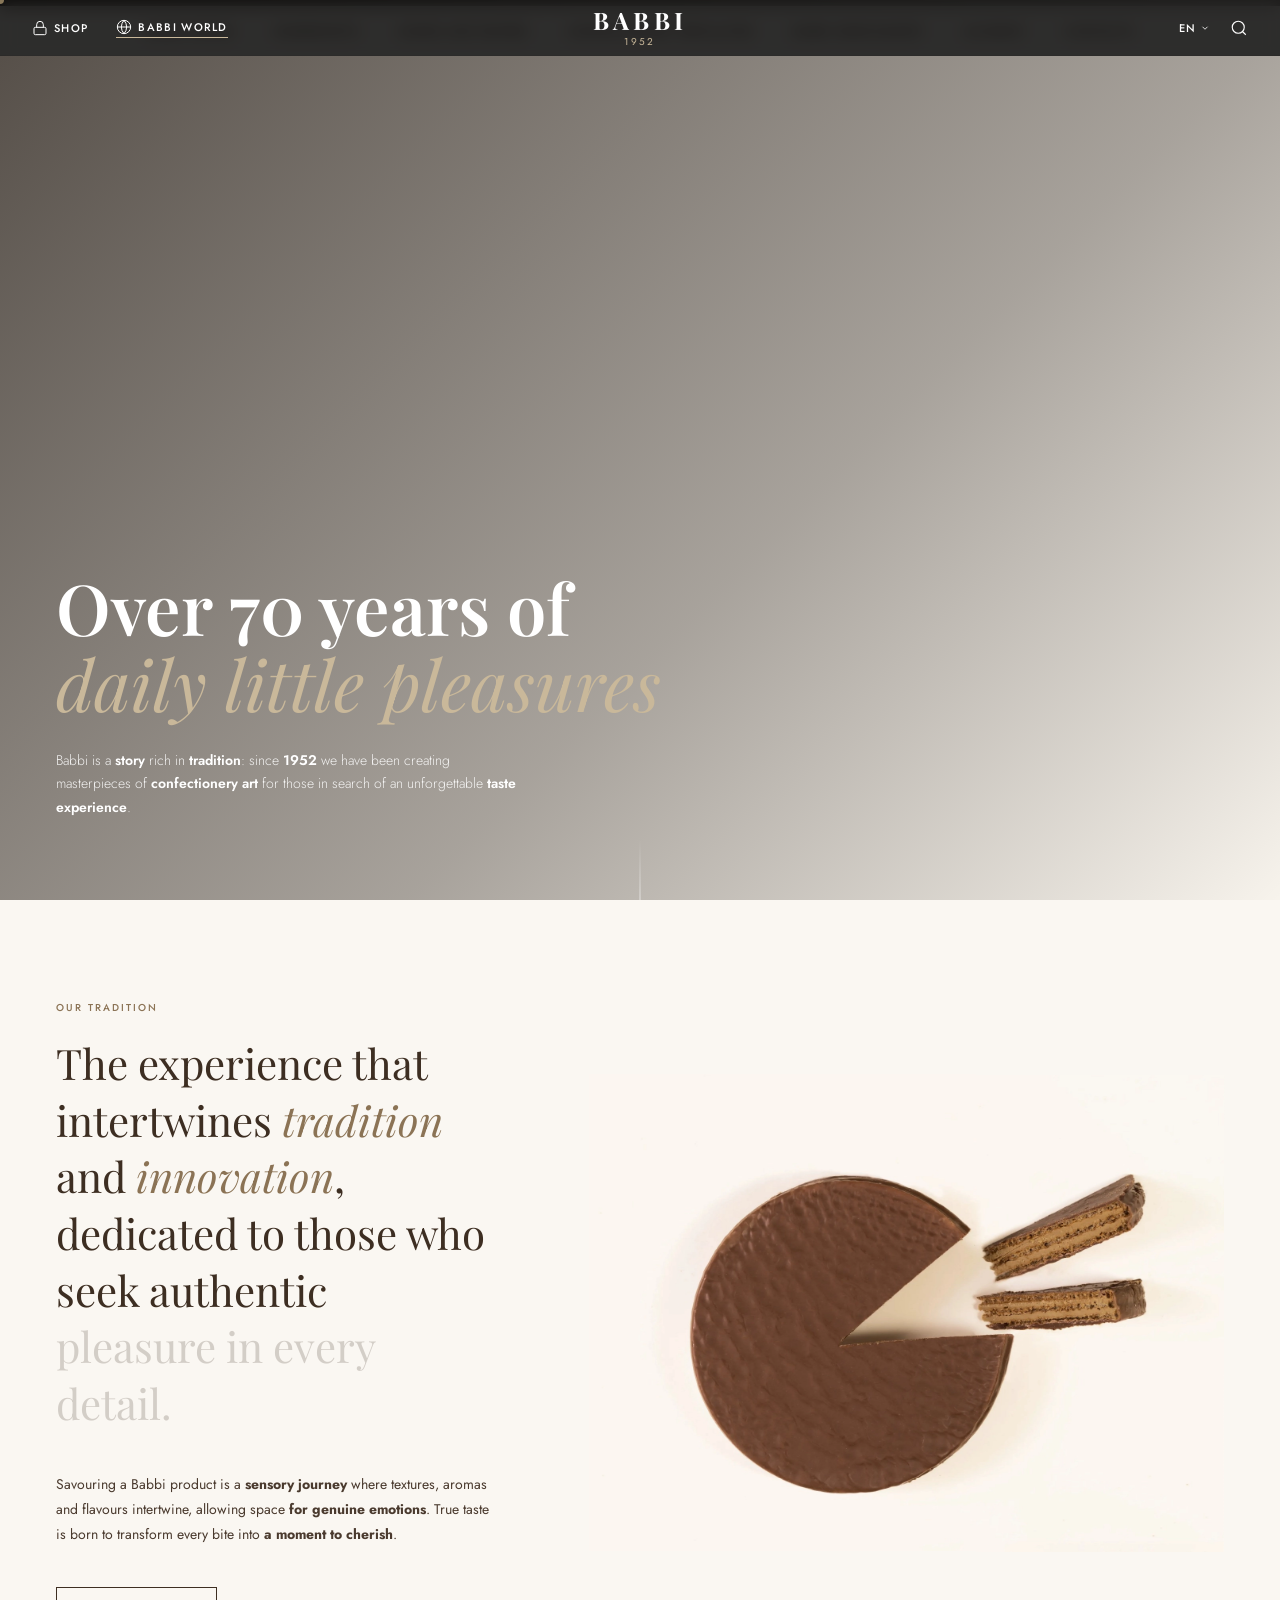
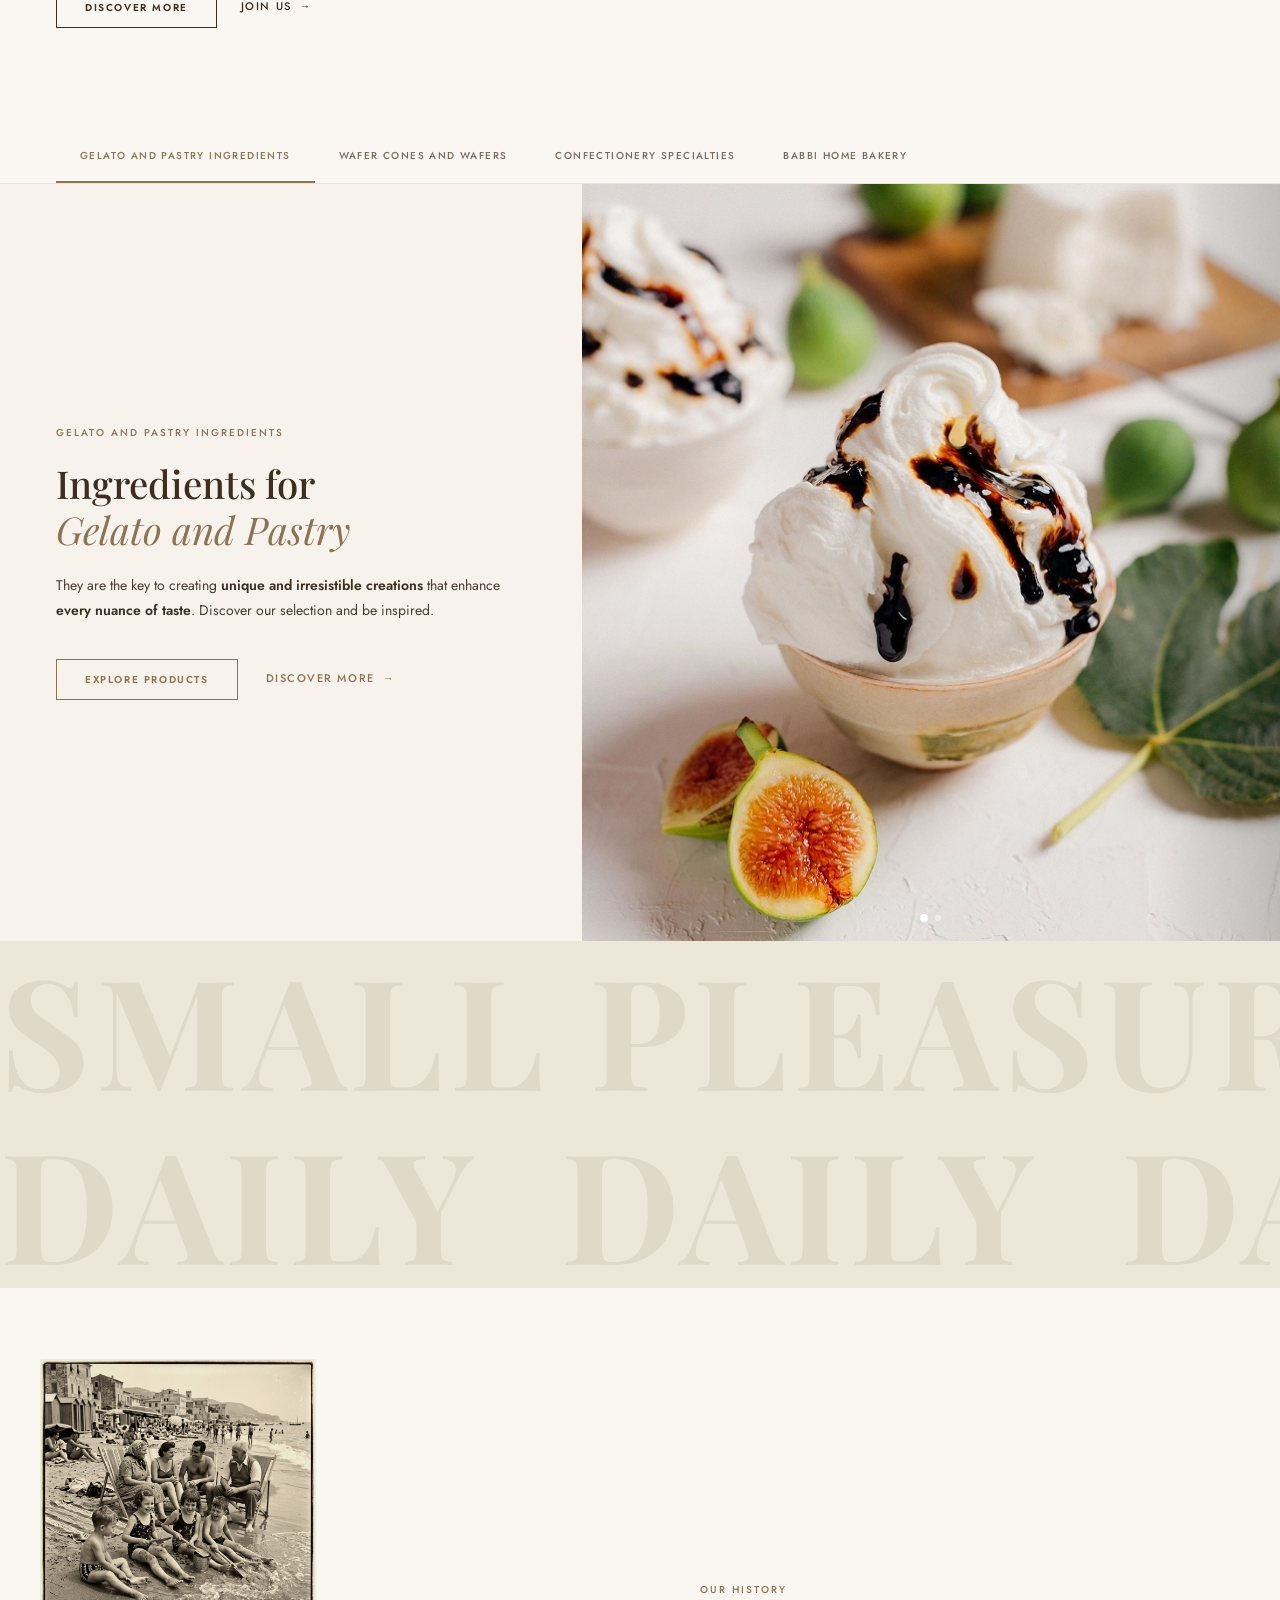
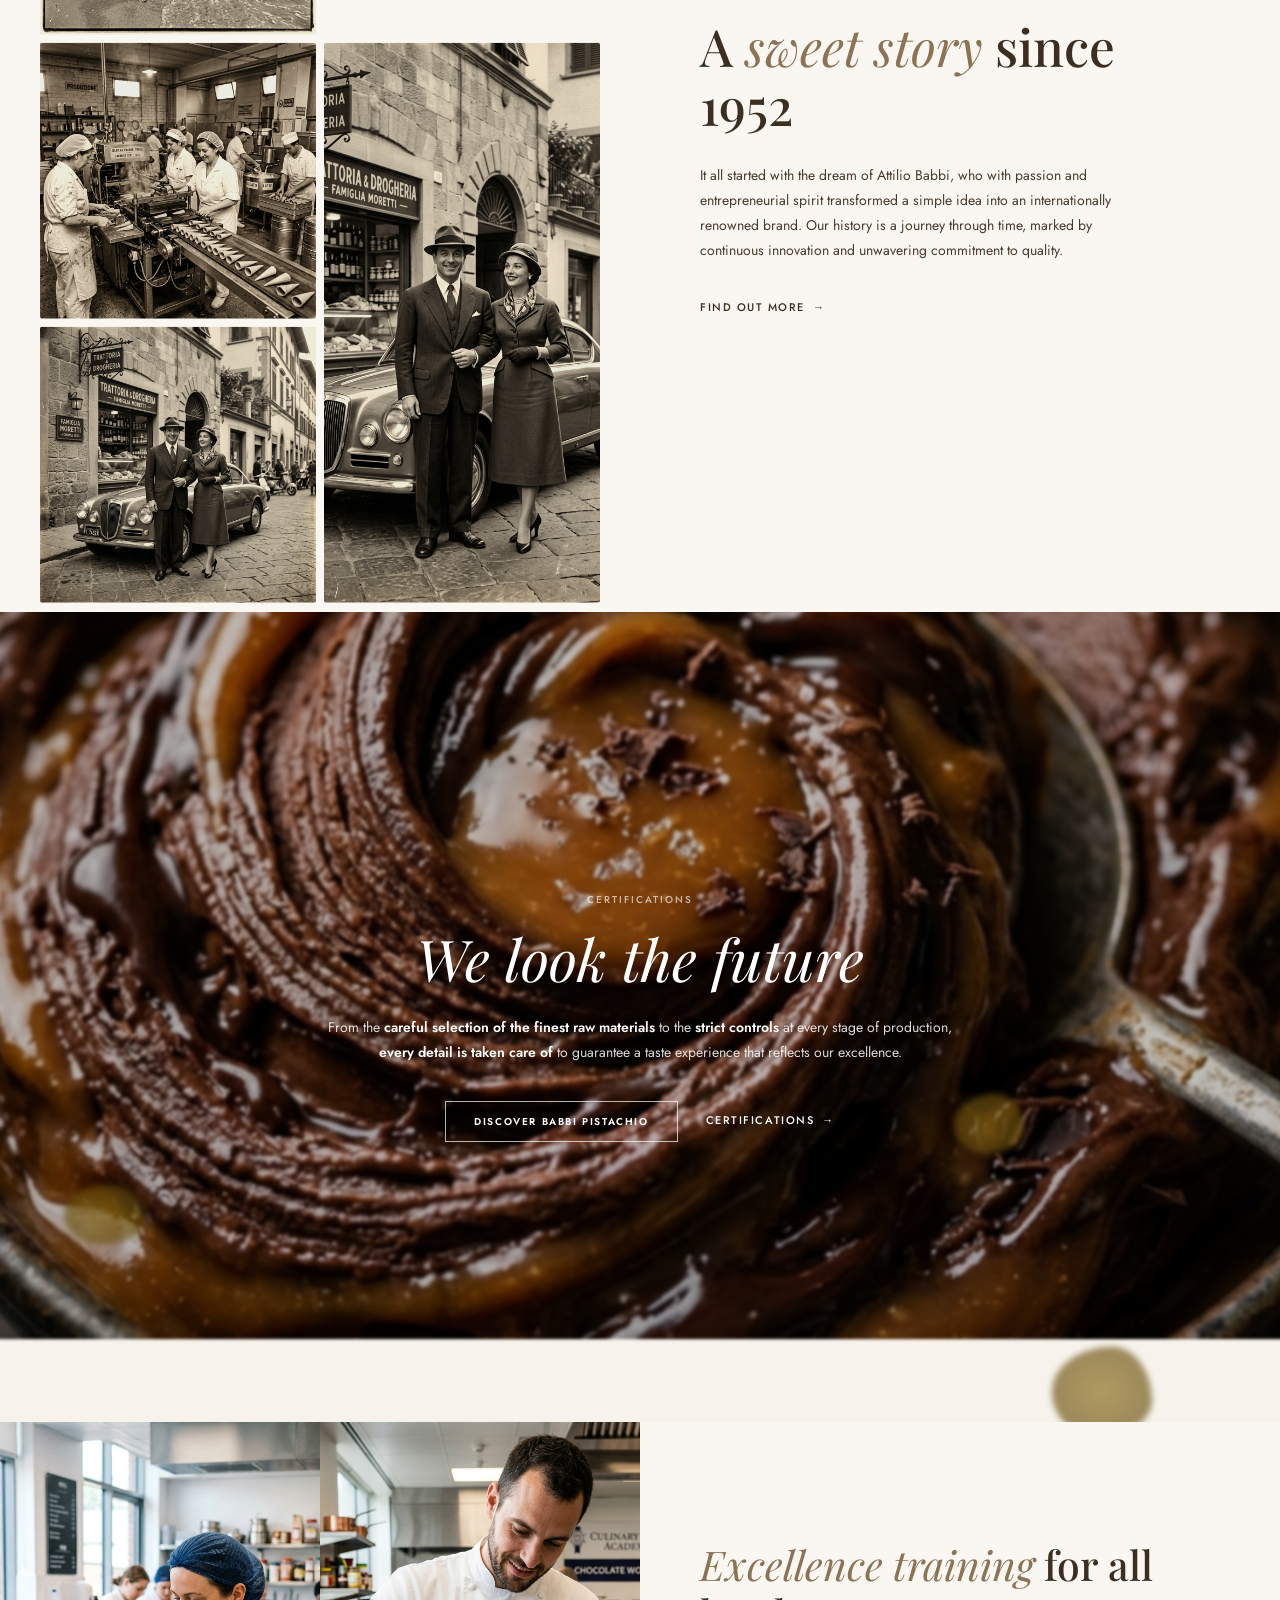
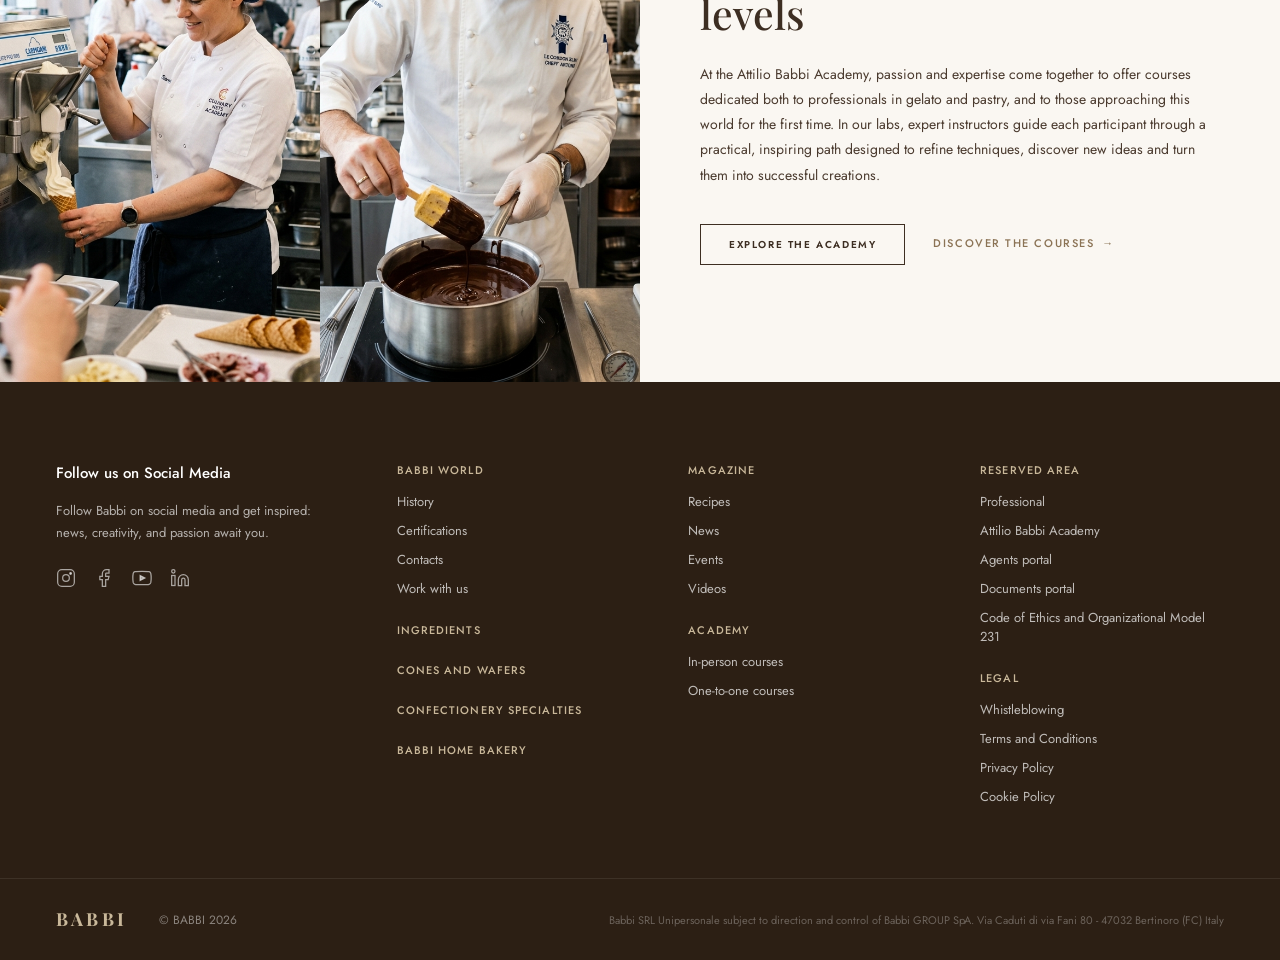
==== commit 616f859f: "add menu" ====
--- a/index.html
+++ b/index.html
@@ -137,7 +137,7 @@
           <h2 class="ing-title">Ingredients for<br><em>Gelato and Pastry</em></h2>
           <p class="ing-desc">They are the key to creating <strong>unique and irresistible creations</strong> that enhance <strong>every nuance of taste</strong>. Discover our selection and be inspired.</p>
           <div class="ing-ctas">
-            <a href="#" class="btn-outline gold" id="btn-explore-gelato">EXPLORE PRODUCTS</a>
+            <a href="recipes.html" class="btn-outline gold" id="btn-explore-gelato">EXPLORE PRODUCTS</a>
             <a href="#" class="link-arrow" id="link-gelato">DISCOVER MORE <span>→</span></a>
           </div>
         </div>
@@ -164,7 +164,7 @@
           <h2 class="ing-title">Wafer Cones<br><em>&amp; Wafers</em></h2>
           <p class="ing-desc">Crafted with <strong>premium quality</strong> ingredients, our cones and wafers deliver the perfect <strong>crispy complement</strong> to any gelato or dessert creation.</p>
           <div class="ing-ctas">
-            <a href="#" class="btn-outline gold" id="btn-explore-wafer">EXPLORE PRODUCTS</a>
+            <a href="recipes.html" class="btn-outline gold" id="btn-explore-wafer">EXPLORE PRODUCTS</a>
             <a href="#" class="link-arrow" id="link-wafer">DISCOVER MORE <span>→</span></a>
           </div>
         </div>
@@ -187,7 +187,7 @@
           <h2 class="ing-title">Confectionery<br><em>Specialties</em></h2>
           <p class="ing-desc">A world of <strong>exceptional taste</strong>, where artisan tradition meets <strong>innovative creativity</strong>. Our specialties enchant every palate.</p>
           <div class="ing-ctas">
-            <a href="#" class="btn-outline gold" id="btn-explore-conf">EXPLORE PRODUCTS</a>
+            <a href="recipes.html" class="btn-outline gold" id="btn-explore-conf">EXPLORE PRODUCTS</a>
             <a href="#" class="link-arrow" id="link-conf">DISCOVER MORE <span>→</span></a>
           </div>
         </div>
@@ -210,7 +210,7 @@
           <h2 class="ing-title">Home Bakery<br><em>Delights</em></h2>
           <p class="ing-desc">Bring the <strong>Babbi tradition</strong> into your home. Our home bakery collection offers <strong>premium ingredients</strong> to recreate artisan pastries at home.</p>
           <div class="ing-ctas">
-            <a href="#" class="btn-outline gold" id="btn-explore-bakery">EXPLORE PRODUCTS</a>
+            <a href="recipes.html" class="btn-outline gold" id="btn-explore-bakery">EXPLORE PRODUCTS</a>
             <a href="#" class="link-arrow" id="link-bakery">DISCOVER MORE <span>→</span></a>
           </div>
         </div>
@@ -281,12 +281,12 @@
   </section>
 
   <!-- CERTIFICATIONS / PISTACHIO SECTION -->
-  <section class="pistachio-section" id="pistachio">
-    <div class="pistachio-bg">
-      <img src="img/pistachio_bg.png" alt="Babbi pistachio" />
-      <div class="pistachio-overlay"></div>
-    </div>
-    <div class="pistachio-content">
+  <section class="parallax-section" id="certifications">
+    <!-- Layer 1: Background (slowest) -->
+    <div class="parallax-bg" aria-hidden="true"></div>
+
+    <!-- Layer 2: Content (normal speed) -->
+    <div class="parallax-content">
       <span class="section-label light">CERTIFICATIONS</span>
       <h2 class="pistachio-title"><em>We look the future</em></h2>
       <p class="pistachio-desc">
@@ -296,6 +296,16 @@
         <a href="#" class="btn-outline light" id="btn-pistachio">DISCOVER BABBI PISTACHIO</a>
         <a href="#" class="link-arrow light" id="link-certifications">CERTIFICATIONS <span>→</span></a>
       </div>
+    </div>
+
+    <!-- Layer 3: Foreground (fastest) -->
+    <div class="parallax-foreground" aria-hidden="true">
+      <div class="particle" style="top: 10%; left: 5%; width: 80px; height: 60px;"></div>
+      <div class="particle" style="top: 70%; left: 15%; width: 50px; height: 40px; transform: rotate(45deg);"></div>
+      <div class="particle" style="top: 30%; right: 10%; width: 100px; height: 90px; transform: rotate(-20deg);"></div>
+      <div class="particle" style="top: 80%; right: 5%; width: 60px; height: 70px;"></div>
+      <div class="particle" style="top: 50%; left: -20px; width: 120px; height: 80px;"></div>
+      <div class="particle" style="top: -10px; right: 20%; width: 70px; height: 60px;"></div>
     </div>
   </section>
 
--- a/styles.css
+++ b/styles.css
@@ -873,49 +873,52 @@
 /* =============================================
    PISTACHIO / CERTIFICATIONS SECTION
    ============================================= */
-.pistachio-section {
+.parallax-section {
   position: relative;
-  min-height: 560px;
-  display: flex;
-  align-items: flex-end;
-  padding: 80px 56px;
+  height: 90vh;
   overflow: hidden;
-}
-
-.pistachio-bg {
+  isolation: isolate;
+}
+
+.parallax-bg {
+  position: absolute;
+  inset: -10%;
+  background: url('img/gelato_parallax_bg.png') center center / cover no-repeat;
+  filter: brightness(0.75) blur(1.5px);
+  transform-origin: center center;
+  will-change: transform;
+  z-index: 1;
+}
+
+.parallax-content {
+  position: relative;
+  z-index: 2;
+  display: flex;
+  flex-direction: column;
+  align-items: center;
+  justify-content: center;
+  height: 100%;
+  text-align: center;
+  padding: 0 24px;
+  max-width: 700px;
+  margin: 0 auto;
+}
+
+.parallax-foreground {
   position: absolute;
   inset: 0;
-  z-index: 0;
-}
-
-.pistachio-bg img {
-  width: 100%;
-  height: 100%;
-  object-fit: cover;
-  transform-origin: center right;
-  animation: pistachioZoom 20s ease-in-out infinite alternate;
-}
-
-@keyframes pistachioZoom {
-  from { transform: scale(1.05); }
-  to { transform: scale(1); }
-}
-
-.pistachio-overlay {
+  z-index: 3;
+  pointer-events: none;
+}
+
+.particle {
   position: absolute;
-  inset: 0;
-  background: linear-gradient(
-    to right,
-    rgba(20, 10, 4, 0.78) 0%,
-    rgba(20, 10, 4, 0.4) 60%,
-    transparent 100%
-  );
-}
-
-.pistachio-content {
-  position: relative;
-  z-index: 2;
-  max-width: 560px;
+  filter: blur(3px);
+  opacity: 0.65;
+  will-change: transform;
+  user-select: none;
+  border-radius: 60% 40% 55% 45% / 50% 60% 40% 50%;
+  background: radial-gradient(ellipse, #8B6914 0%, #5C430A 100%);
 }
 
 .pistachio-title {
@@ -1128,6 +1131,151 @@
   font-size: 11px;
   color: rgba(255,255,255,0.3);
   margin-left: auto;
+}
+
+/* =============================================
+   12. RECIPES PAGE
+   ============================================= */
+.recipes-hero {
+  background-color: #F9F6F0;
+  padding: 140px 24px 60px; /* space for fixed header */
+}
+
+.recipes-hero-container {
+  max-width: 1280px;
+  margin: 0 auto;
+}
+
+.recipes-title {
+  font-family: 'Playfair Display', serif;
+  font-size: 56px;
+  color: #86754D;
+  font-weight: 500;
+  margin-bottom: 24px;
+}
+
+.recipes-subtitle {
+  font-family: 'Jost', sans-serif;
+  font-size: 18px;
+  line-height: 1.6;
+  color: #555;
+  max-width: 800px;
+}
+
+.recipes-grid-section {
+  background-color: #F9F6F0;
+  padding: 0 24px 100px;
+}
+
+.recipes-container {
+  max-width: 1280px;
+  margin: 0 auto;
+}
+
+.recipes-grid {
+  display: grid;
+  grid-template-columns: repeat(4, 1fr);
+  gap: 24px;
+  margin-bottom: 60px;
+}
+
+.recipe-card {
+  background-color: #F4F1E9;
+  display: flex;
+  flex-direction: column;
+  text-decoration: none;
+  overflow: hidden;
+  transition: transform 0.3s ease, box-shadow 0.3s ease;
+}
+
+.recipe-card:hover {
+  transform: translateY(-5px);
+  box-shadow: 0 10px 30px rgba(134, 117, 77, 0.1);
+}
+
+.recipe-img-wrap {
+  height: 260px;
+  overflow: hidden;
+}
+
+.recipe-img {
+  width: 100%;
+  height: 100%;
+  object-fit: cover;
+  transition: transform 0.6s ease;
+}
+
+.recipe-card:hover .recipe-img {
+  transform: scale(1.05);
+}
+
+.recipe-content {
+  padding: 32px 24px;
+  display: flex;
+  flex-direction: column;
+  flex-grow: 1;
+}
+
+.recipe-name {
+  font-family: 'Playfair Display', serif;
+  font-size: 24px;
+  color: #86754D;
+  font-weight: 400;
+  margin-bottom: 8px;
+  line-height: 1.2;
+}
+
+.recipe-tag {
+  font-family: 'Jost', sans-serif;
+  font-size: 14px;
+  color: #AF976D;
+  margin-bottom: 32px;
+}
+
+.recipe-meta {
+  display: grid;
+  grid-template-columns: 1fr 1fr;
+  gap: 20px 16px;
+  margin-top: auto;
+}
+
+.meta-item {
+  display: flex;
+  align-items: flex-start;
+  gap: 8px;
+  color: #AF976D;
+}
+
+.meta-item svg {
+  flex-shrink: 0;
+  margin-top: 2px;
+}
+
+.meta-text {
+  display: flex;
+  flex-direction: column;
+}
+
+.meta-label {
+  font-family: 'Jost', sans-serif;
+  font-weight: 600;
+  font-size: 11px;
+  text-transform: uppercase;
+  color: #86754D;
+  letter-spacing: 0.5px;
+}
+
+.meta-value {
+  font-family: 'Jost', sans-serif;
+  font-size: 13px;
+  color: #666;
+  margin-top: 2px;
+}
+
+.recipes-load-more {
+  display: flex;
+  justify-content: center;
+  margin-top: 40px;
 }
 
 /* =============================================
@@ -1205,6 +1353,10 @@
   .footer-inner {
     grid-template-columns: 1fr 1fr;
   }
+  /* Recipes Grid */
+  .recipes-grid { grid-template-columns: repeat(2, 1fr); }
+  .recipes-hero { padding-top: 120px; }
+  .recipes-title { font-size: 40px; }
 }
 
 @media (max-width: 768px) {
@@ -1219,10 +1371,23 @@
   .ing-panel-left { padding: 48px 24px; }
   .ingredients-tabs { padding: 0 24px; }
   .history-text-col { padding: 48px 24px; }
-  .pistachio-section { padding: 60px 24px; }
+  
+  /* Recipes Grid Mobile */
+  .recipes-grid { grid-template-columns: 1fr; }
+  .recipes-hero { padding-top: 100px; }
+  .recipes-title { font-size: 32px; }
+
   .academy-text { padding: 48px 24px; }
   .footer-inner { padding: 48px 24px 36px; grid-template-columns: 1fr; }
   .footer-bottom { padding: 20px 24px; flex-direction: column; align-items: flex-start; }
   .footer-legal-text { margin-left: 0; }
   .nav-list li a { padding: 0 12px; font-size: 9px; }
 }
+
+@media (prefers-reduced-motion: reduce) {
+  .parallax-bg, .particle {
+    will-change: auto;
+    transition: none !important;
+    transform: none !important;
+  }
+}
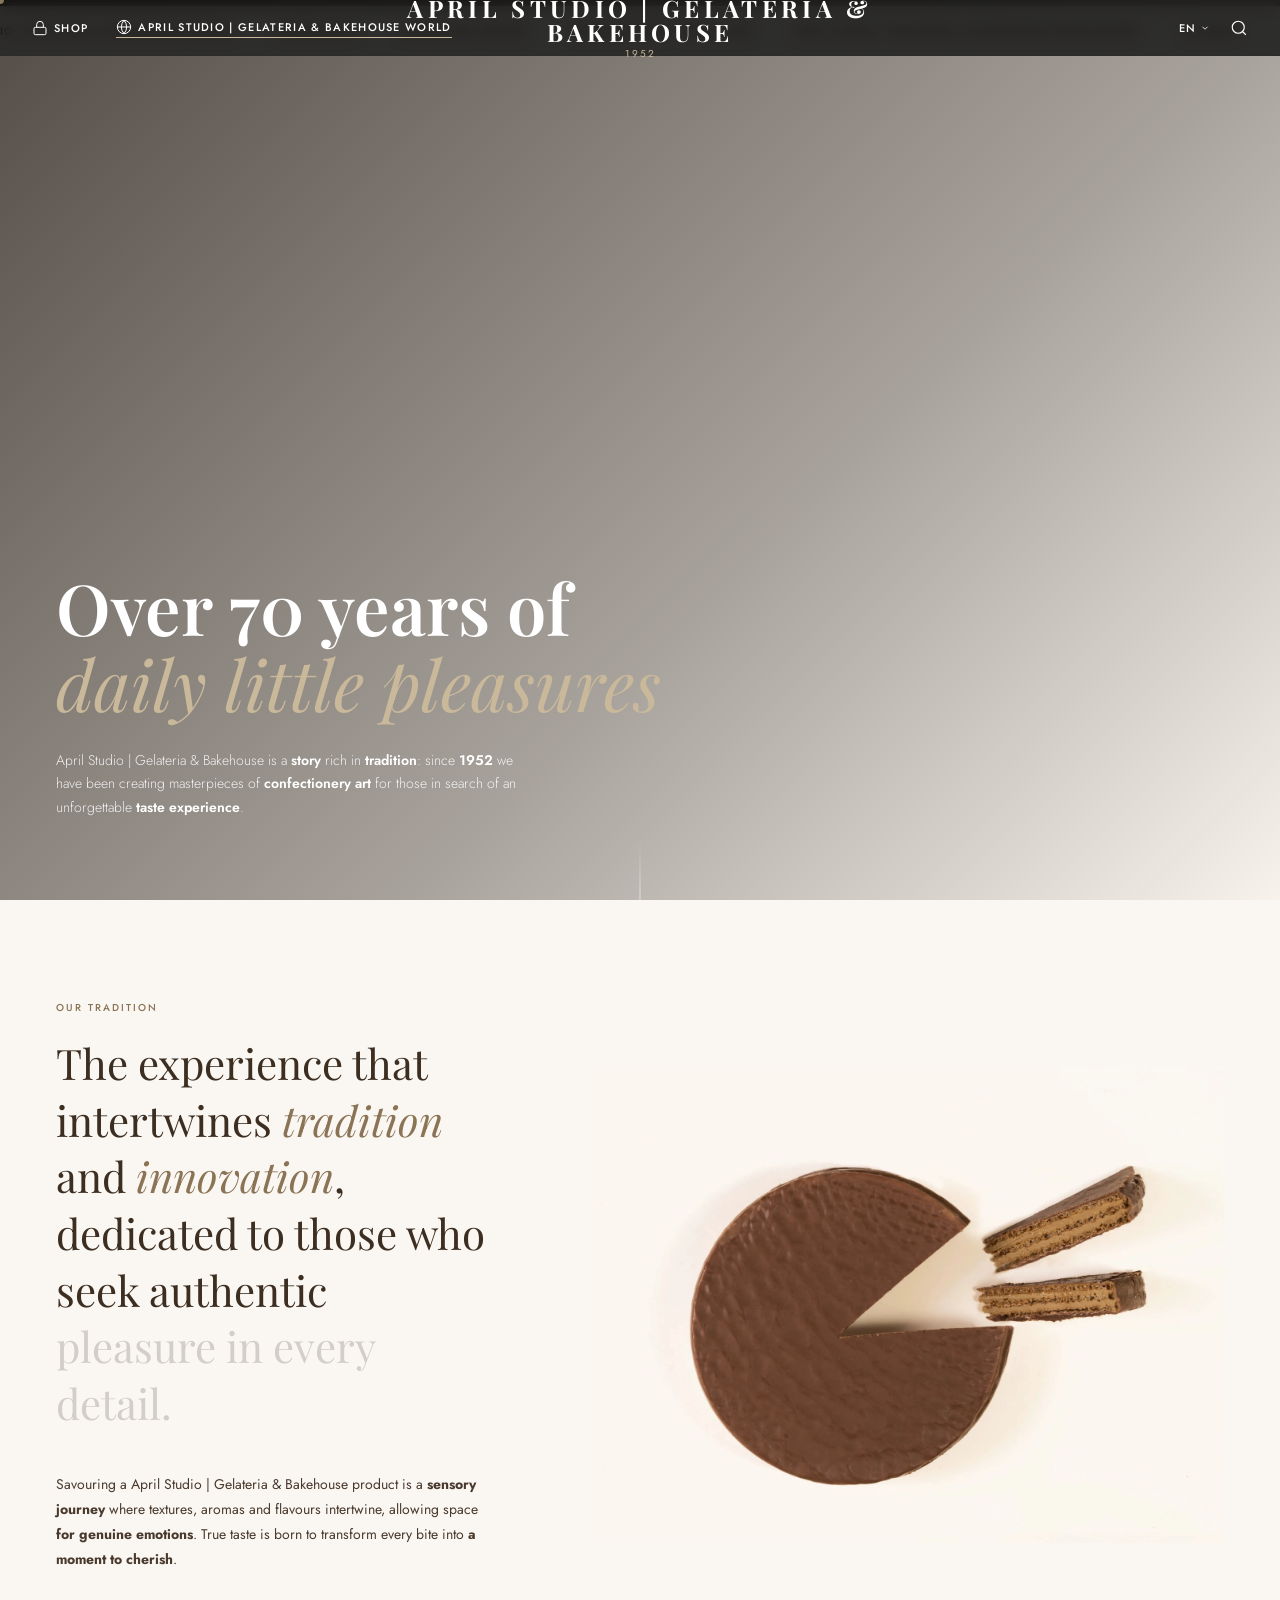
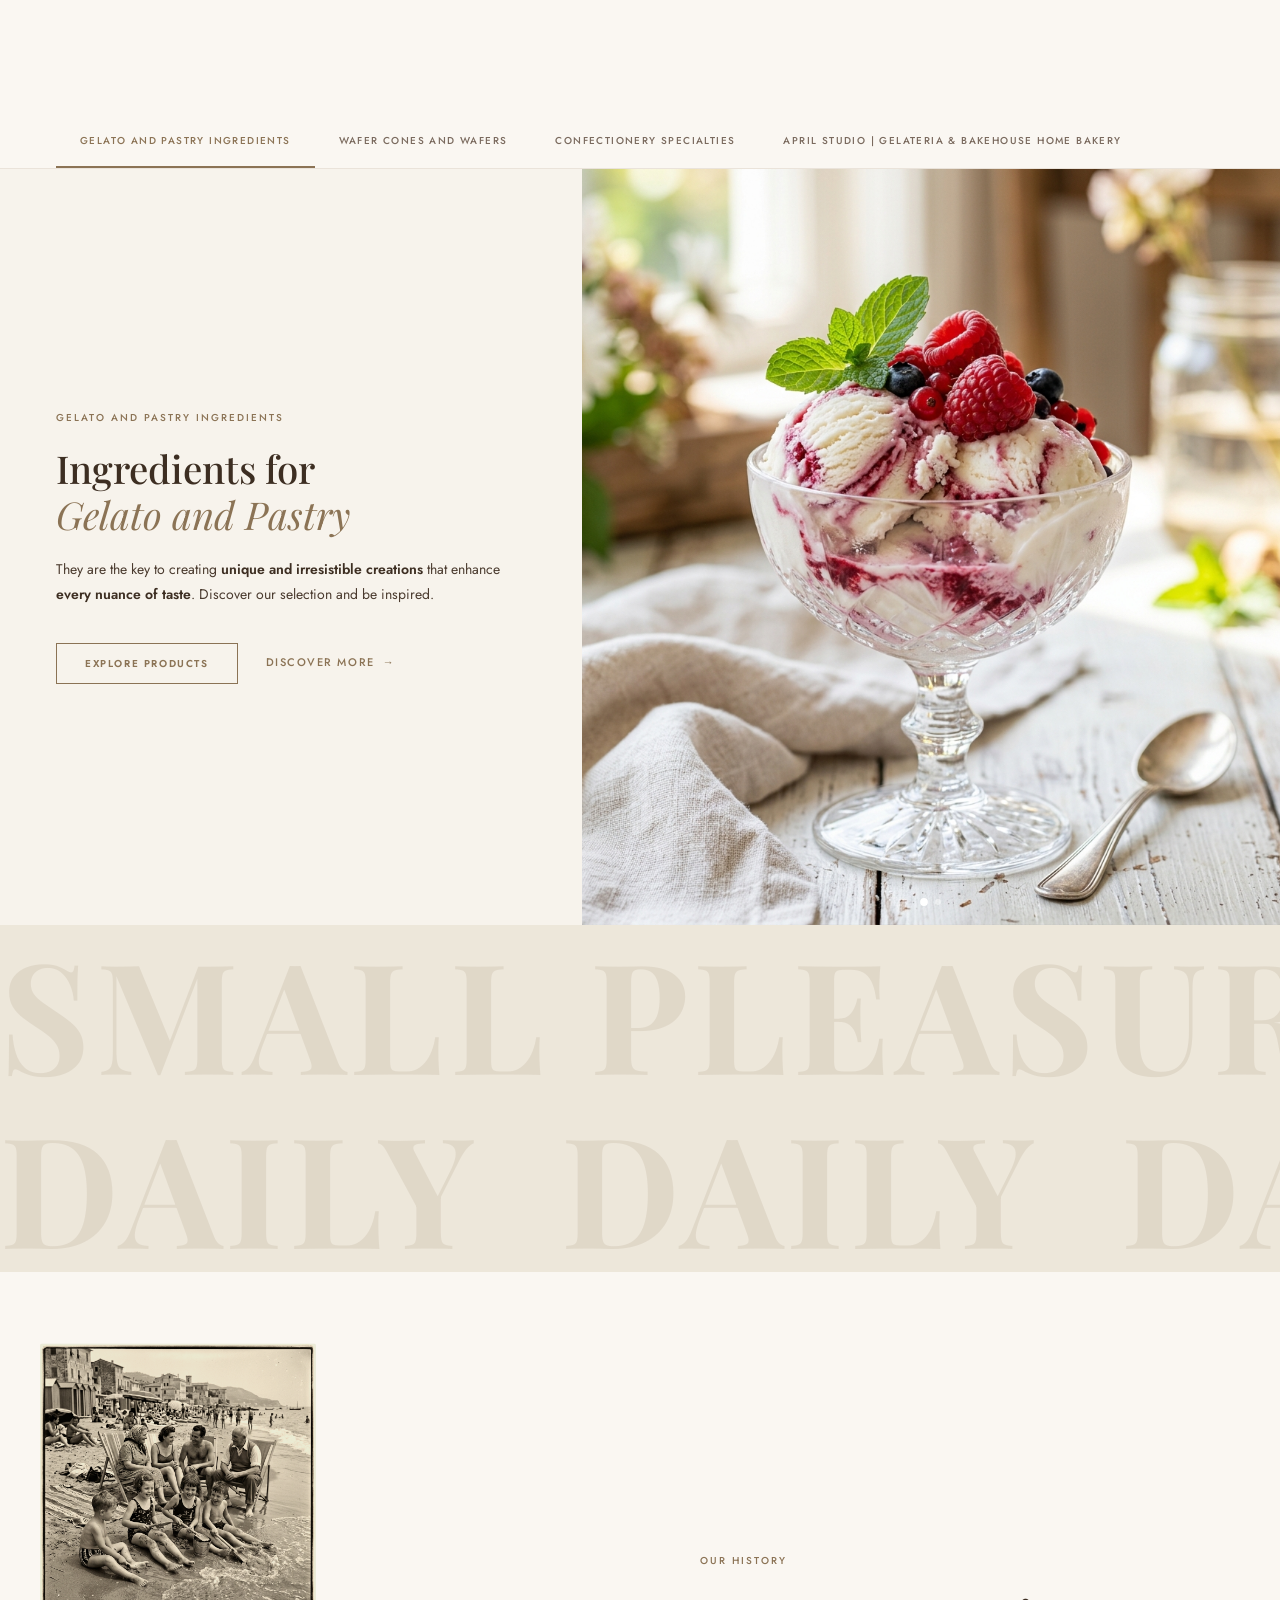
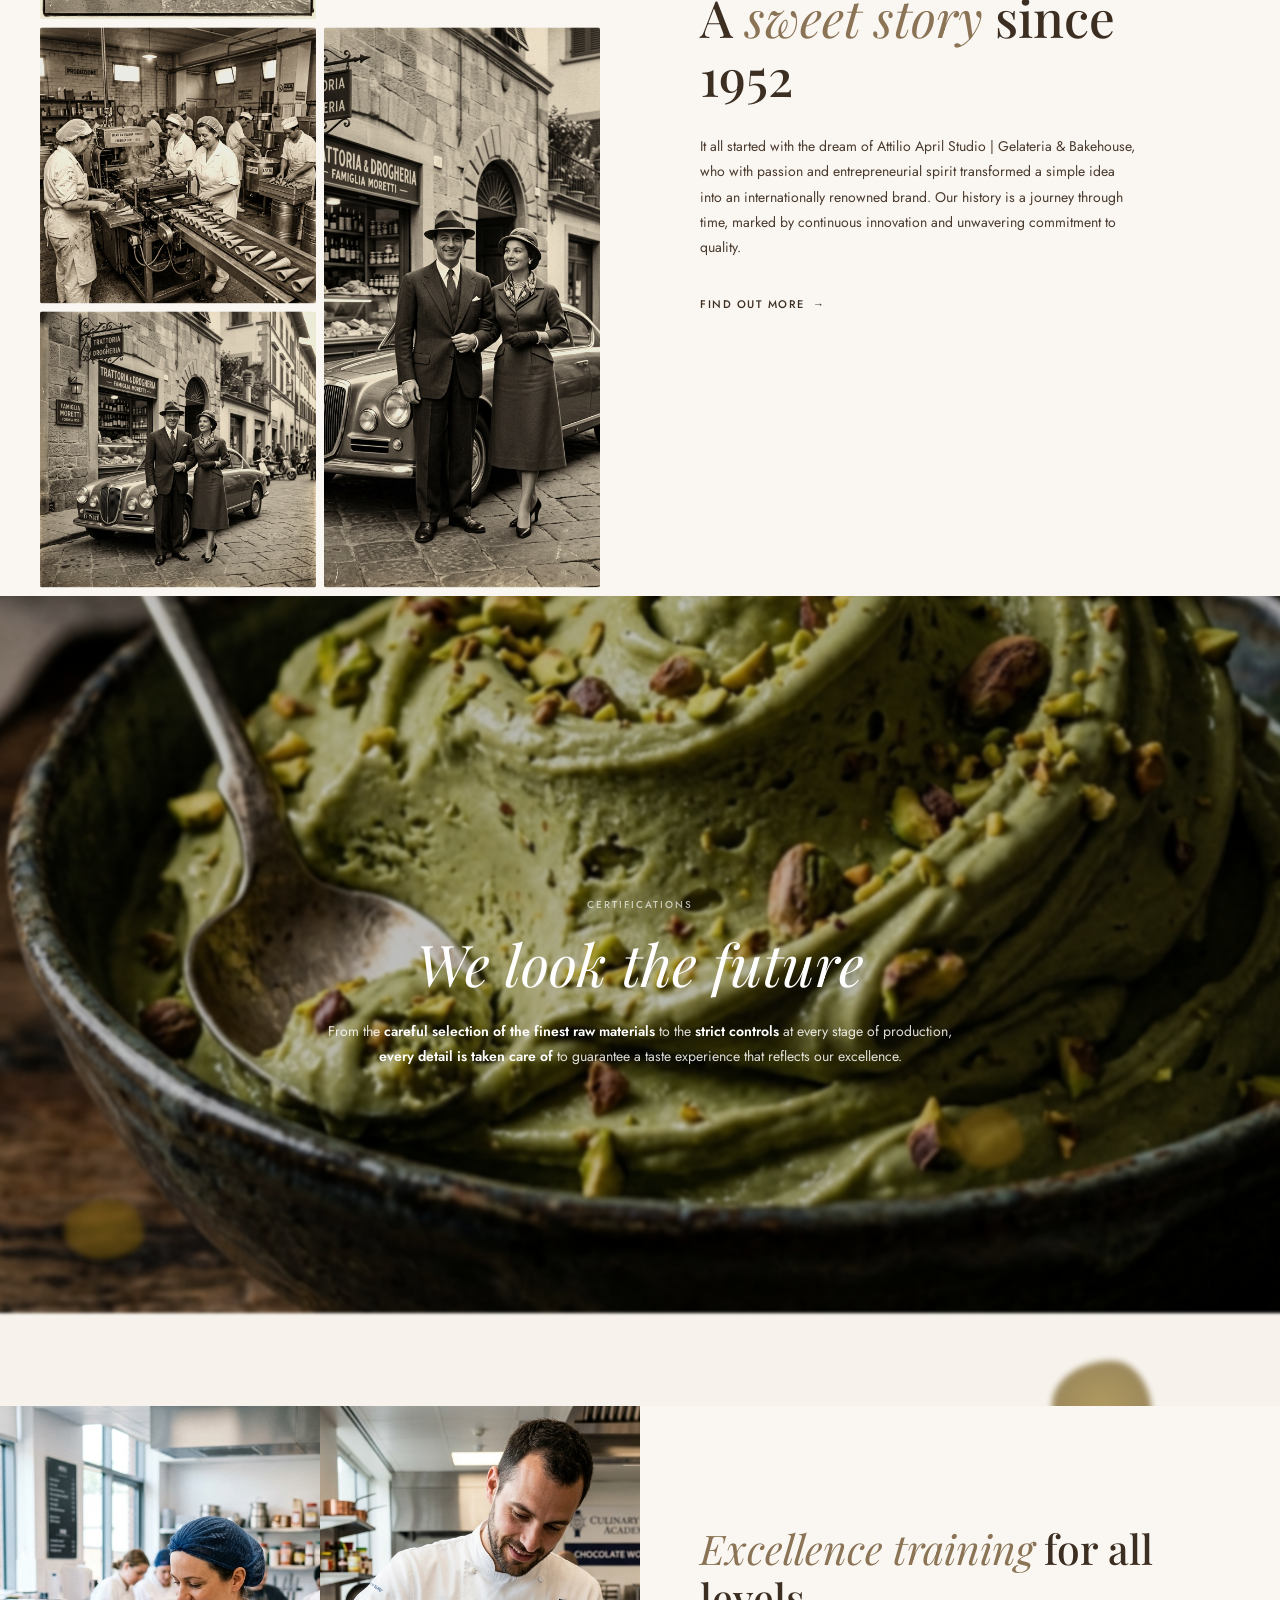
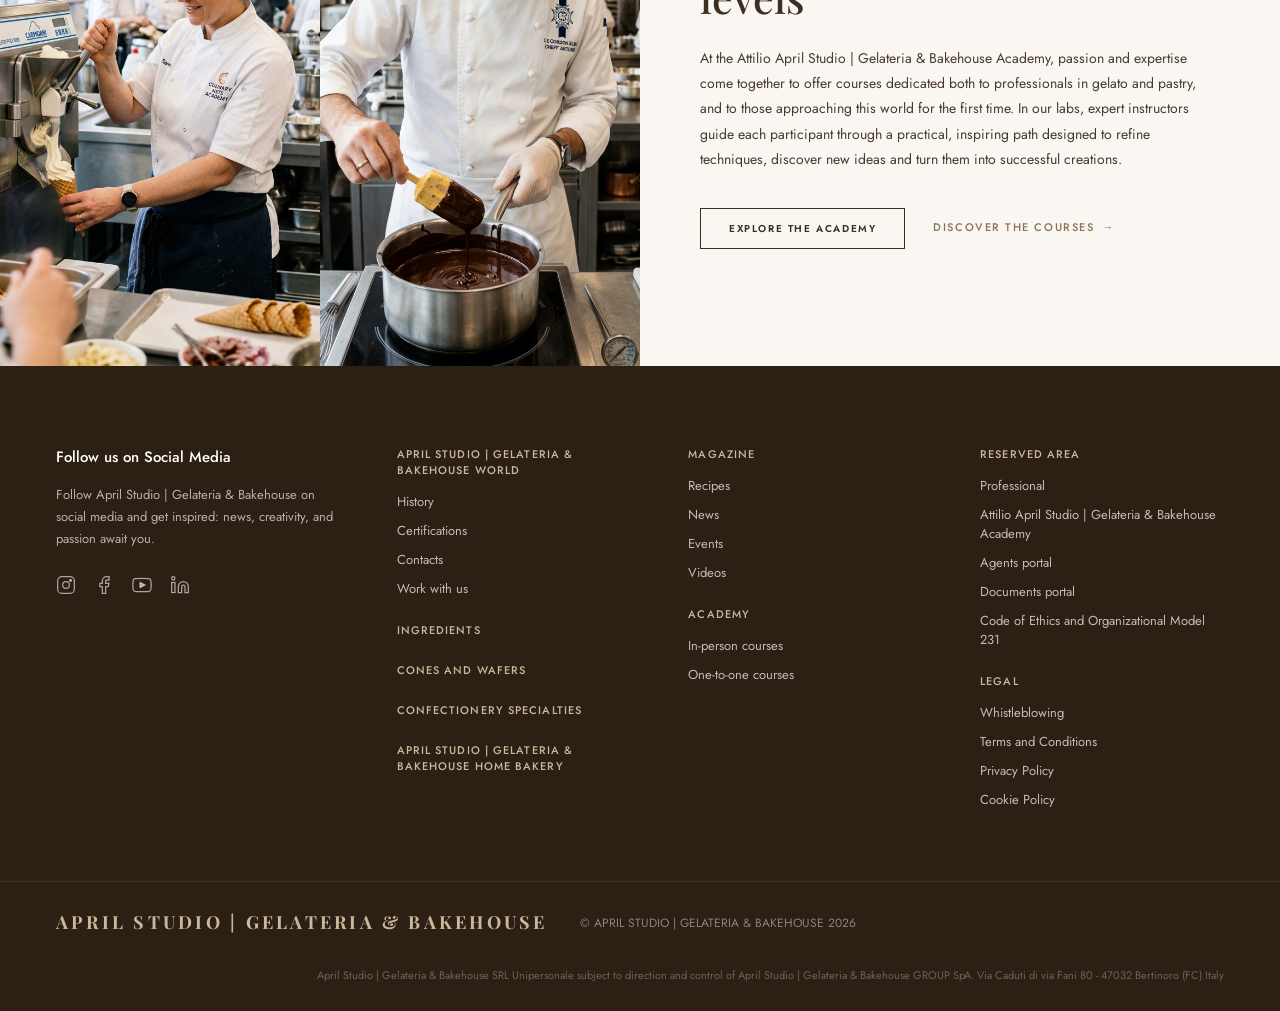
==== commit 5e94cd70: "12345" ====
--- a/index.html
+++ b/index.html
@@ -3,8 +3,8 @@
 <head>
   <meta charset="UTF-8" />
   <meta name="viewport" content="width=device-width, initial-scale=1.0" />
-  <title>BABBI 1952 | Over 70 years of daily little pleasures</title>
-  <meta name="description" content="Babbi is a story rich in tradition: since 1952 we have been creating masterpieces of confectionery art for those in search of an unforgettable taste experience." />
+  <title>APRIL STUDIO | GELATERIA & BAKEHOUSE 1952 | Over 70 years of daily little pleasures</title>
+  <meta name="description" content="April Studio | Gelateria & Bakehouse is a story rich in tradition: since 1952 we have been creating masterpieces of confectionery art for those in search of an unforgettable taste experience." />
   <link rel="preconnect" href="https://fonts.googleapis.com" />
   <link rel="preconnect" href="https://fonts.gstatic.com" crossorigin />
   <link href="https://fonts.googleapis.com/css2?family=Playfair+Display:ital,wght@0,400;0,500;0,600;0,700;1,400;1,500;1,600&family=Cormorant+Garamond:ital,wght@0,300;0,400;0,500;0,600;1,300;1,400;1,500&family=Jost:wght@200;300;400;500;600&display=swap" rel="stylesheet" />
@@ -15,18 +15,21 @@
   <!-- TOP BAR -->
   <div class="top-bar">
     <div class="top-bar-left">
-      <a href="#" class="top-bar-link" id="shop-link">
+      <button class="menu-btn" id="menu-btn" aria-label="Menu" style="display: none;">
+        <svg width="24" height="24" viewBox="0 0 24 24" fill="none" stroke="currentColor" stroke-width="1.5"><line x1="3" y1="12" x2="21" y2="12"></line><line x1="3" y1="6" x2="21" y2="6"></line><line x1="3" y1="18" x2="21" y2="18"></line></svg>
+      </button>
+      <a href="#" class="top-bar-link desktop-only" id="shop-link">
         <svg width="16" height="16" viewBox="0 0 24 24" fill="none" stroke="currentColor" stroke-width="1.5"><rect x="3" y="11" width="18" height="11" rx="2"/><path d="M7 11V7a5 5 0 0 1 10 0v4"/></svg>
         SHOP
       </a>
-      <a href="#" class="top-bar-link top-bar-world" id="babbi-world-link">
+      <a href="#" class="top-bar-link top-bar-world desktop-only" id="babbi-world-link">
         <svg width="16" height="16" viewBox="0 0 24 24" fill="none" stroke="currentColor" stroke-width="1.5"><circle cx="12" cy="12" r="10"/><path d="M2 12h20M12 2a15.3 15.3 0 0 1 4 10 15.3 15.3 0 0 1-4 10 15.3 15.3 0 0 1-4-10 15.3 15.3 0 0 1 4-10z"/></svg>
-        BABBI WORLD
+        APRIL STUDIO | GELATERIA & BAKEHOUSE WORLD
       </a>
     </div>
     <div class="top-bar-logo">
       <a href="#" id="logo-link">
-        <div class="logo-text">BABBI</div>
+        <div class="logo-text">APRIL STUDIO | GELATERIA & BAKEHOUSE</div>
         <div class="logo-year">1952</div>
       </a>
     </div>
@@ -41,11 +44,11 @@
   <!-- MAIN NAV -->
   <nav class="main-nav" id="main-nav">
     <ul class="nav-list">
-      <li><a href="#" id="nav-world">BABBI WORLD</a></li>
+      <li><a href="#" id="nav-world">APRIL STUDIO | GELATERIA & BAKEHOUSE WORLD</a></li>
       <li><a href="#ingredients" id="nav-ingredients">INGREDIENTS</a></li>
       <li><a href="#" id="nav-cones">CONES AND WAFERS</a></li>
       <li><a href="#" id="nav-confectionery">CONFECTIONERY SPECIALTIES</a></li>
-      <li><a href="#" id="nav-bakery">BABBI HOME BAKERY</a></li>
+      <li><a href="#" id="nav-bakery">APRIL STUDIO | GELATERIA & BAKEHOUSE HOME BAKERY</a></li>
       <li><a href="#academy" id="nav-academy">ACADEMY</a></li>
       <li><a href="#" id="nav-contacts">CONTACTS</a></li>
     </ul>
@@ -58,6 +61,32 @@
       <button class="search-close" id="search-close">
         <svg width="24" height="24" viewBox="0 0 24 24" fill="none" stroke="currentColor" stroke-width="1.5"><path d="M18 6 6 18M6 6l12 12"/></svg>
       </button>
+    </div>
+  </div>
+
+  <!-- MOBILE MENU OVERLAY -->
+  <div class="mobile-menu-overlay" id="mobile-menu-overlay">
+    <div class="mobile-menu-header">
+      <button class="mobile-menu-close" id="mobile-menu-close">
+        <svg width="24" height="24" viewBox="0 0 24 24" fill="none" stroke="currentColor" stroke-width="1.5"><path d="M18 6 6 18M6 6l12 12"/></svg>
+      </button>
+    </div>
+    <div class="mobile-menu-inner">
+      <ul class="mobile-nav-list">
+        <li><a href="#" class="mobile-nav-link">APRIL STUDIO | GELATERIA & BAKEHOUSE WORLD</a></li>
+        <li><a href="#ingredients" class="mobile-nav-link mobile-nav-close">INGREDIENTS</a></li>
+        <li><a href="#" class="mobile-nav-link">CONES AND WAFERS</a></li>
+        <li><a href="#" class="mobile-nav-link">CONFECTIONERY SPECIALTIES</a></li>
+        <li><a href="#" class="mobile-nav-link">APRIL STUDIO | GELATERIA & BAKEHOUSE HOME BAKERY</a></li>
+        <li><a href="#academy" class="mobile-nav-link mobile-nav-close">ACADEMY</a></li>
+        <li><a href="#" class="mobile-nav-link">CONTACTS</a></li>
+      </ul>
+      <div class="mobile-menu-footer">
+        <a href="#" class="mobile-nav-link-small">
+          <svg width="16" height="16" viewBox="0 0 24 24" fill="none" stroke="currentColor" stroke-width="1.5"><rect x="3" y="11" width="18" height="11" rx="2"/><path d="M7 11V7a5 5 0 0 1 10 0v4"/></svg>
+          SHOP
+        </a>
+      </div>
     </div>
   </div>
 
@@ -72,7 +101,7 @@
         muted
         playsinline
         preload="auto"
-        aria-label="Babbi confectionery showcase video"
+        aria-label="April Studio | Gelateria & Bakehouse confectionery showcase video"
       ></video>
       <div class="hero-overlay"></div>
     </div>
@@ -82,7 +111,7 @@
         <em class="hero-title-italic">daily little pleasures</em>
       </h1>
       <p class="hero-subtitle">
-        Babbi is a <strong>story</strong> rich in <strong>tradition</strong>: since <strong>1952</strong> we have been creating masterpieces of
+        April Studio | Gelateria & Bakehouse is a <strong>story</strong> rich in <strong>tradition</strong>: since <strong>1952</strong> we have been creating masterpieces of
         <strong>confectionery art</strong> for those in search of an unforgettable <strong>taste experience</strong>.
       </p>
     </div>
@@ -103,16 +132,12 @@
           authentic pleasure in every detail.
         </p>
         <p class="tradition-body">
-          Savouring a Babbi product is a <strong>sensory journey</strong> where textures, aromas and flavours intertwine, allowing space <strong>for genuine emotions</strong>. True taste is born to transform every bite into <strong>a moment to cherish</strong>.
+          Savouring a April Studio | Gelateria & Bakehouse product is a <strong>sensory journey</strong> where textures, aromas and flavours intertwine, allowing space <strong>for genuine emotions</strong>. True taste is born to transform every bite into <strong>a moment to cherish</strong>.
         </p>
-        <div style="display: flex; gap: 24px; align-items: center;">
-          <a href="#" class="btn-outline" id="discover-btn">DISCOVER MORE</a>
-          <a href="#" class="link-arrow dark" id="join-btn">JOIN US <span>→</span></a>
-        </div>
       </div>
       <div class="tradition-images-col">
         <div class="tradition-product-wrap">
-          <img src="image.png" alt="Babbi chocolate wafer with cocoa" class="tradition-product-img" />
+          <img src="image.png" alt="April Studio | Gelateria & Bakehouse chocolate wafer with cocoa" class="tradition-product-img" />
         </div>
       </div>
     </div>
@@ -125,7 +150,7 @@
       <button class="ing-tab active" data-tab="gelato" id="tab-gelato">GELATO AND PASTRY INGREDIENTS</button>
       <button class="ing-tab" data-tab="wafer" id="tab-wafer">WAFER CONES AND WAFERS</button>
       <button class="ing-tab" data-tab="confectionery" id="tab-confectionery">CONFECTIONERY SPECIALTIES</button>
-      <button class="ing-tab" data-tab="bakery" id="tab-bakery">BABBI HOME BAKERY</button>
+      <button class="ing-tab" data-tab="bakery" id="tab-bakery">APRIL STUDIO | GELATERIA & BAKEHOUSE HOME BAKERY</button>
     </div>
 
     <!-- Tab content -->
@@ -144,7 +169,7 @@
         <div class="ing-panel-right">
           <div class="ing-slider" id="gelato-slider">
             <div class="ing-slide">
-              <img src="img/gelato_slider_1.jpg" alt="Gelato with fig" />
+              <img src="img/ai_gelato_slider_1.png" alt="Artisanal Raspberry Swirl Gelato" />
             </div>
             <div class="ing-slide">
               <img src="img/gelato_slider_2.jpg" alt="Caramel pastry with pecans" />
@@ -206,9 +231,9 @@
       <!-- Bakery -->
       <div class="ing-panel" data-panel="bakery">
         <div class="ing-panel-left">
-          <span class="section-label gold">BABBI HOME BAKERY</span>
+          <span class="section-label gold">APRIL STUDIO | GELATERIA & BAKEHOUSE HOME BAKERY</span>
           <h2 class="ing-title">Home Bakery<br><em>Delights</em></h2>
-          <p class="ing-desc">Bring the <strong>Babbi tradition</strong> into your home. Our home bakery collection offers <strong>premium ingredients</strong> to recreate artisan pastries at home.</p>
+          <p class="ing-desc">Bring the <strong>April Studio | Gelateria & Bakehouse tradition</strong> into your home. Our home bakery collection offers <strong>premium ingredients</strong> to recreate artisan pastries at home.</p>
           <div class="ing-ctas">
             <a href="recipes.html" class="btn-outline gold" id="btn-explore-bakery">EXPLORE PRODUCTS</a>
             <a href="#" class="link-arrow" id="link-bakery">DISCOVER MORE <span>→</span></a>
@@ -257,16 +282,16 @@
     <div class="history-photos-col">
       <div class="history-photos-inner" id="history-photos-inner">
         <div class="history-photo-wrap history-photo-top">
-          <img src="img/history_3.png" alt="Babbi family history 1950s" />
+          <img src="img/history_3.png" alt="April Studio | Gelateria & Bakehouse family history 1950s" />
         </div>
         <div class="history-photo-wrap history-photo-mid">
-          <img src="img/history_1.png" alt="Babbi factory 1952" />
+          <img src="img/history_1.png" alt="April Studio | Gelateria & Bakehouse factory 1952" />
         </div>
         <div class="history-photo-wrap history-photo-bottom">
-          <img src="img/history_2.png" alt="Babbi founders" />
+          <img src="img/history_2.png" alt="April Studio | Gelateria & Bakehouse founders" />
         </div>
         <div class="history-photo-wrap history-photo-right-top">
-          <img src="img/history_2.png" alt="Babbi 1952 car" />
+          <img src="img/history_2.png" alt="April Studio | Gelateria & Bakehouse 1952 car" />
         </div>
       </div>
     </div>
@@ -274,7 +299,7 @@
       <span class="section-label">OUR HISTORY</span>
       <h2 class="history-title">A <em>sweet story</em> since<br>1952</h2>
       <p class="history-desc">
-        It all started with the dream of Attilio Babbi, who with passion and entrepreneurial spirit transformed a simple idea into an internationally renowned brand. Our history is a journey through time, marked by continuous innovation and unwavering commitment to quality.
+        It all started with the dream of Attilio April Studio | Gelateria & Bakehouse, who with passion and entrepreneurial spirit transformed a simple idea into an internationally renowned brand. Our history is a journey through time, marked by continuous innovation and unwavering commitment to quality.
       </p>
       <a href="#" class="link-arrow dark" id="find-out-more-btn">FIND OUT MORE <span>→</span></a>
     </div>
@@ -292,10 +317,6 @@
       <p class="pistachio-desc">
         From the <strong>careful selection of the finest raw materials</strong> to the <strong>strict controls</strong> at every stage of production, <strong>every detail is taken care of</strong> to guarantee a taste experience that reflects our excellence.
       </p>
-      <div class="pistachio-ctas">
-        <a href="#" class="btn-outline light" id="btn-pistachio">DISCOVER BABBI PISTACHIO</a>
-        <a href="#" class="link-arrow light" id="link-certifications">CERTIFICATIONS <span>→</span></a>
-      </div>
     </div>
 
     <!-- Layer 3: Foreground (fastest) -->
@@ -313,7 +334,7 @@
   <section class="academy-section" id="academy">
     <div class="academy-images">
       <div class="academy-img-wrap">
-        <img src="img/academy_1.png" alt="Attilio Babbi Academy training" />
+        <img src="img/academy_1.png" alt="Attilio April Studio | Gelateria & Bakehouse Academy training" />
       </div>
       <div class="academy-img-wrap">
         <img src="img/academy_2.png" alt="Gelato popsicle preparation" />
@@ -322,7 +343,7 @@
     <div class="academy-text">
       <h2 class="academy-title"><em>Excellence training</em> for all levels</h2>
       <p class="academy-desc">
-        At the Attilio Babbi Academy, passion and expertise come together to offer courses dedicated both to professionals in gelato and pastry, and to those approaching this world for the first time. In our labs, expert instructors guide each participant through a practical, inspiring path designed to refine techniques, discover new ideas and turn them into successful creations.
+        At the Attilio April Studio | Gelateria & Bakehouse Academy, passion and expertise come together to offer courses dedicated both to professionals in gelato and pastry, and to those approaching this world for the first time. In our labs, expert instructors guide each participant through a practical, inspiring path designed to refine techniques, discover new ideas and turn them into successful creations.
       </p>
       <div class="academy-ctas">
         <a href="#" class="btn-outline" id="btn-academy">EXPLORE THE ACADEMY</a>
@@ -336,7 +357,7 @@
     <div class="footer-inner">
       <div class="footer-col footer-social-col">
         <h3 class="footer-heading">Follow us on Social Media</h3>
-        <p class="footer-social-desc">Follow Babbi on social media and get inspired: news, creativity, and passion await you.</p>
+        <p class="footer-social-desc">Follow April Studio | Gelateria & Bakehouse on social media and get inspired: news, creativity, and passion await you.</p>
         <div class="footer-social-icons">
           <a href="#" aria-label="Instagram" id="footer-instagram">
             <svg width="20" height="20" viewBox="0 0 24 24" fill="none" stroke="currentColor" stroke-width="1.5"><rect x="2" y="2" width="20" height="20" rx="5"/><circle cx="12" cy="12" r="4"/><circle cx="17.5" cy="6.5" r="1" fill="currentColor"/></svg>
@@ -354,7 +375,7 @@
       </div>
 
       <div class="footer-col">
-        <h4 class="footer-col-heading">Babbi World</h4>
+        <h4 class="footer-col-heading">April Studio | Gelateria & Bakehouse World</h4>
         <ul>
           <li><a href="#" id="footer-history">History</a></li>
           <li><a href="#" id="footer-certifications">Certifications</a></li>
@@ -364,7 +385,7 @@
         <h4 class="footer-col-heading mt">Ingredients</h4>
         <h4 class="footer-col-heading mt">Cones and Wafers</h4>
         <h4 class="footer-col-heading mt">Confectionery Specialties</h4>
-        <h4 class="footer-col-heading mt">Babbi Home Bakery</h4>
+        <h4 class="footer-col-heading mt">April Studio | Gelateria & Bakehouse Home Bakery</h4>
       </div>
 
       <div class="footer-col">
@@ -386,7 +407,7 @@
         <h4 class="footer-col-heading">Reserved Area</h4>
         <ul>
           <li><a href="#" id="footer-professional">Professional</a></li>
-          <li><a href="#" id="footer-academy-link">Attilio Babbi Academy</a></li>
+          <li><a href="#" id="footer-academy-link">Attilio April Studio | Gelateria & Bakehouse Academy</a></li>
           <li><a href="#" id="footer-agents">Agents portal</a></li>
           <li><a href="#" id="footer-docs">Documents portal</a></li>
           <li><a href="#" id="footer-ethics">Code of Ethics and Organizational Model 231</a></li>
@@ -403,13 +424,14 @@
 
     <div class="footer-bottom">
       <div class="footer-bottom-logo">
-        <span class="footer-logo-text">BABBI</span>
-      </div>
-      <span class="footer-copy">© BABBI 2026</span>
-      <p class="footer-legal-text">Babbi SRL Unipersonale subject to direction and control of Babbi GROUP SpA. Via Caduti di via Fani 80 - 47032 Bertinoro (FC) Italy</p>
+        <span class="footer-logo-text">APRIL STUDIO | GELATERIA & BAKEHOUSE</span>
+      </div>
+      <span class="footer-copy">© APRIL STUDIO | GELATERIA & BAKEHOUSE 2026</span>
+      <p class="footer-legal-text">April Studio | Gelateria & Bakehouse SRL Unipersonale subject to direction and control of April Studio | Gelateria & Bakehouse GROUP SpA. Via Caduti di via Fani 80 - 47032 Bertinoro (FC) Italy</p>
     </div>
   </footer>
 
   <script src="script.js"></script>
 </body>
 </html>
+
--- a/styles.css
+++ b/styles.css
@@ -883,7 +883,7 @@
 .parallax-bg {
   position: absolute;
   inset: -10%;
-  background: url('img/gelato_parallax_bg.png') center center / cover no-repeat;
+  background: url('img/pistachio_parallax_bg.png') center center / cover no-repeat;
   filter: brightness(0.75) blur(1.5px);
   transform-origin: center center;
   will-change: transform;
@@ -1223,6 +1223,14 @@
   font-weight: 400;
   margin-bottom: 8px;
   line-height: 1.2;
+}
+
+.recipe-desc {
+  font-family: 'Jost', sans-serif;
+  font-size: 15px;
+  color: #333;
+  margin-bottom: 12px;
+  line-height: 1.4;
 }
 
 .recipe-tag {
@@ -1361,27 +1369,138 @@
 
 @media (max-width: 768px) {
   :root {
-    --topbar-h: 50px;
-    --nav-h: 44px;
+    --topbar-h: 56px; /* keep slightly larger for touch */
+    --nav-h: 0px; /* Hide sub nav */
   }
-  .top-bar { padding: 0 20px; }
-  .hero-content { padding-left: 24px; padding-right: 24px; }
-
-  .tradition-section { padding: 60px 24px; }
-  .ing-panel-left { padding: 48px 24px; }
-  .ingredients-tabs { padding: 0 24px; }
-  .history-text-col { padding: 48px 24px; }
+  .top-bar { padding: 0 16px; }
   
-  /* Recipes Grid Mobile */
+  /* Top bar layout */
+  .menu-btn {
+    display: flex !important;
+    color: var(--white);
+    padding: 8px;
+    margin-left: -8px;
+    transition: color 0.3s;
+  }
+  .top-bar.scrolled .menu-btn { color: var(--brown-dark); }
+  
+  .desktop-only { display: none !important; }
+  
+  /* Hide main nav on mobile */
+  .main-nav { display: none !important; }
+  
+  /* Adjust search and language positioning */
+  .top-bar-right { gap: 12px; }
+  .lang-link { font-size: 10px; }
+
+  /* Hero Section */
+  .hero-content { padding-left: 20px; padding-right: 20px; }
+  .hero-title-top, .hero-title-italic { font-size: 42px; }
+  
+  /* Sections */
+  .tradition-section { padding: 60px 20px; }
+  .tradition-description { font-size: 28px; margin-bottom: 24px; }
+  
+  .ing-panel-left { padding: 48px 20px; }
+  .ingredients-tabs { padding: 0 20px; }
+  
+  .history-text-col { padding: 48px 20px; }
+  .history-title { font-size: 32px; }
+  
+  .pistachio-title { font-size: 36px; }
+  .pistachio-desc { font-size: 13px; }
+  
+  .academy-text { padding: 48px 20px; }
+  .academy-title { font-size: 32px; }
+  
+  .footer-inner { padding: 48px 20px 36px; grid-template-columns: 1fr; }
+  .footer-bottom { padding: 20px 20px; flex-direction: column; align-items: flex-start; gap: 16px; }
+  .footer-legal-text { margin-left: 0; }
+  
+  /* Recipes */
   .recipes-grid { grid-template-columns: 1fr; }
   .recipes-hero { padding-top: 100px; }
   .recipes-title { font-size: 32px; }
-
-  .academy-text { padding: 48px 24px; }
-  .footer-inner { padding: 48px 24px 36px; grid-template-columns: 1fr; }
-  .footer-bottom { padding: 20px 24px; flex-direction: column; align-items: flex-start; }
-  .footer-legal-text { margin-left: 0; }
-  .nav-list li a { padding: 0 12px; font-size: 9px; }
+}
+
+/* =============================================
+   MOBILE MENU OVERLAY
+   ============================================= */
+.mobile-menu-overlay {
+  position: fixed;
+  inset: 0;
+  z-index: 2000;
+  background: var(--cream-light);
+  display: flex;
+  flex-direction: column;
+  transform: translateX(-100%);
+  transition: transform 0.4s cubic-bezier(0.77, 0, 0.175, 1);
+}
+
+.mobile-menu-overlay.open {
+  transform: translateX(0);
+}
+
+.mobile-menu-header {
+  height: var(--topbar-h);
+  display: flex;
+  align-items: center;
+  justify-content: flex-end;
+  padding: 0 16px;
+  border-bottom: 1px solid rgba(139,115,85,0.15);
+}
+
+.mobile-menu-close {
+  color: var(--brown-dark);
+  padding: 8px;
+  transition: transform 0.3s;
+}
+
+.mobile-menu-close:hover {
+  transform: rotate(90deg);
+}
+
+.mobile-menu-inner {
+  flex-grow: 1;
+  display: flex;
+  flex-direction: column;
+  padding: 40px 32px;
+  overflow-y: auto;
+}
+
+.mobile-nav-list {
+  display: flex;
+  flex-direction: column;
+  gap: 24px;
+}
+
+.mobile-nav-link {
+  font-family: 'Playfair Display', serif;
+  font-size: 24px;
+  color: var(--brown-dark);
+  text-decoration: none;
+  font-weight: 500;
+  display: block;
+}
+
+.mobile-menu-footer {
+  margin-top: auto;
+  padding-top: 40px;
+  display: flex;
+  flex-direction: column;
+  gap: 16px;
+}
+
+.mobile-nav-link-small {
+  font-family: 'Jost', sans-serif;
+  font-size: 13px;
+  font-weight: 500;
+  letter-spacing: 0.1em;
+  color: var(--gold);
+  display: flex;
+  align-items: center;
+  gap: 8px;
+  text-transform: uppercase;
 }
 
 @media (prefers-reduced-motion: reduce) {
@@ -1391,3 +1510,4 @@
     transform: none !important;
   }
 }
+
